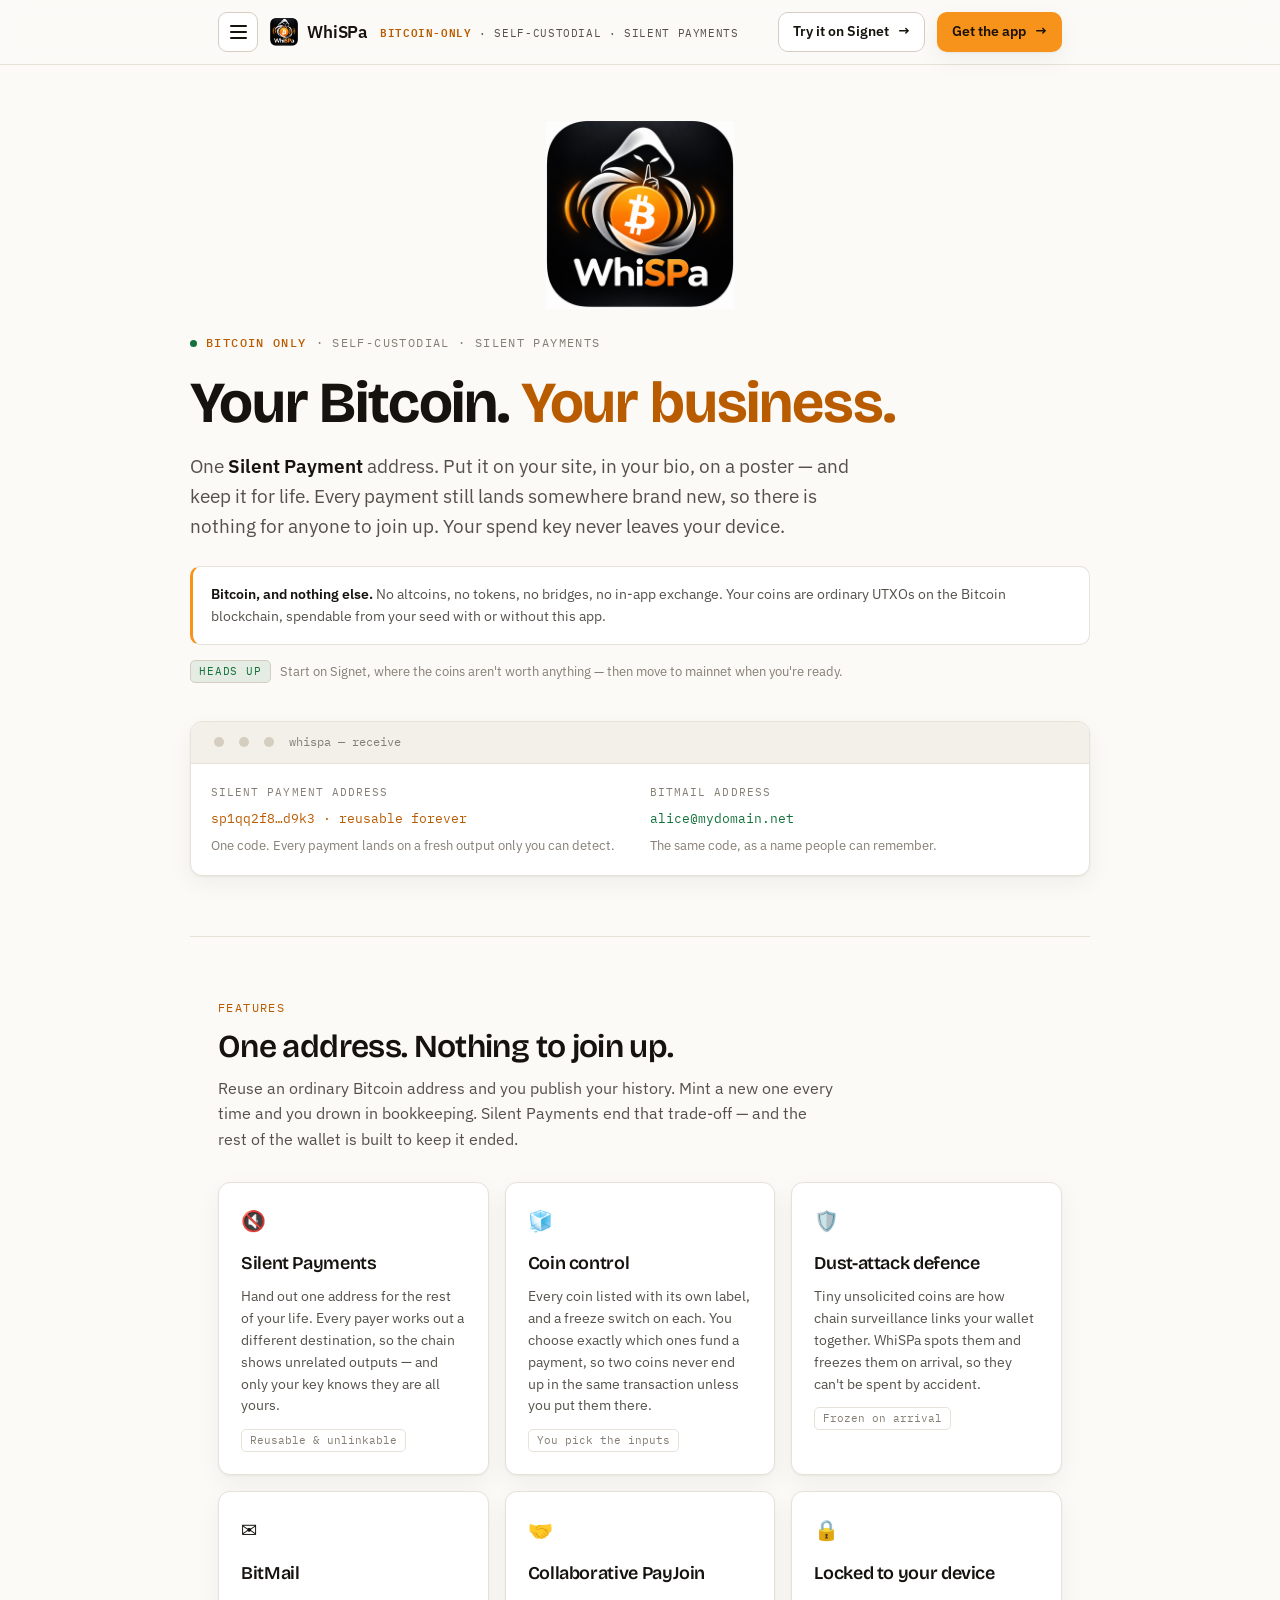
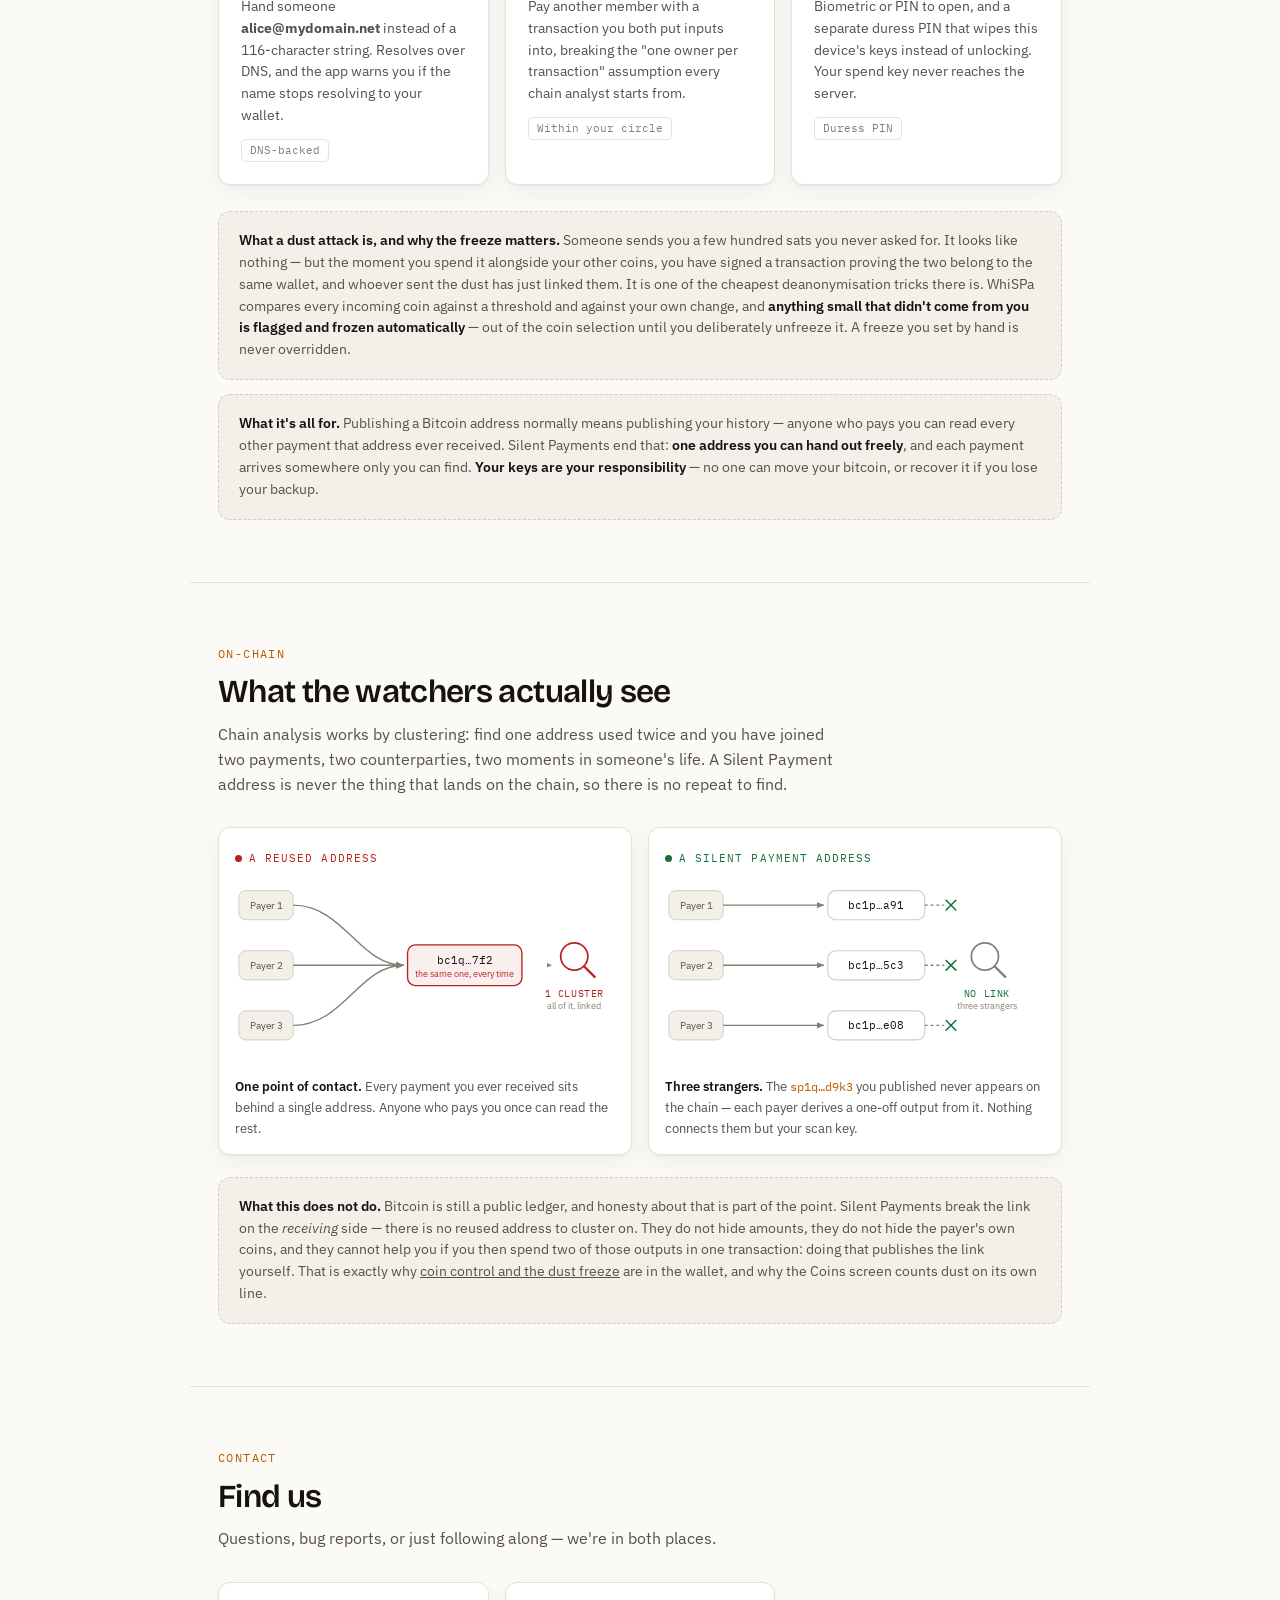
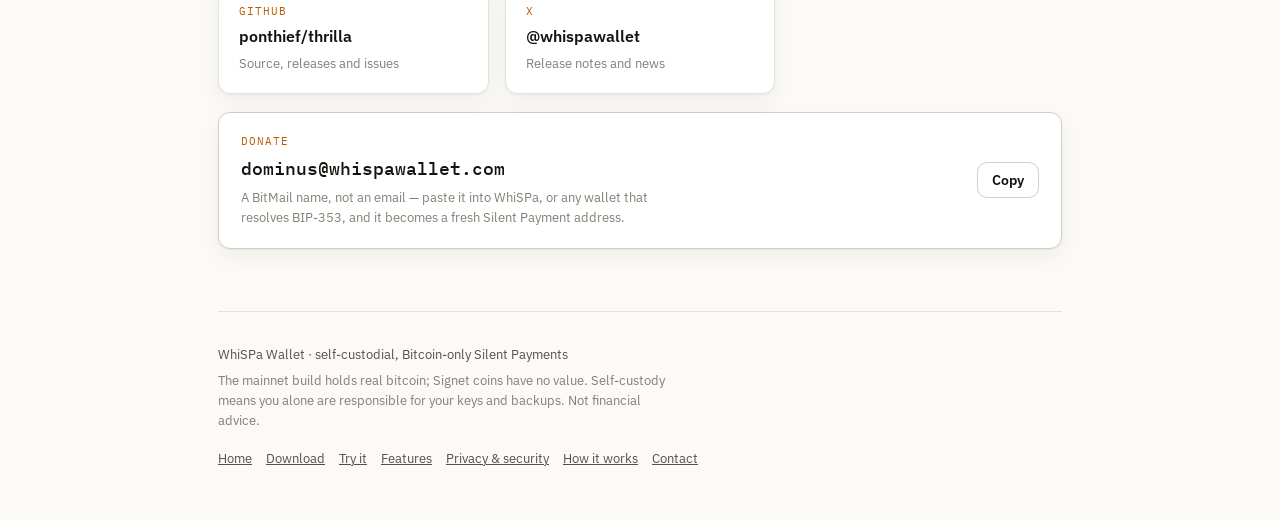
==== index.html @ 6f9116b5 "Site: a real Try-it page, an honest seed warning, and a bar that says what this is Five changes, mos" ====
<!DOCTYPE html>
<html lang="en">
<head>
<meta charset="UTF-8">
<meta name="viewport" content="width=device-width, initial-scale=1.0">
<title>WhiSPa Wallet — Bitcoin that doesn't announce itself</title>
<meta name="description" content="WhiSPa Wallet is a self-custodial, Bitcoin-only wallet built on Silent Payments: publish one address forever, and every payment still lands somewhere nobody can link to you.">
<link rel="icon" type="image/png" href="whispa-mark.png">
<link rel="apple-touch-icon" href="whispa-icon-180.png">
<meta property="og:title" content="WhiSPa Wallet — Bitcoin that doesn't announce itself">
<meta property="og:description" content="WhiSPa Wallet is a self-custodial, Bitcoin-only wallet built on Silent Payments: publish one address forever, and every payment still lands somewhere nobody can link to you.">
<meta property="og:image" content="whispa-og.png">
<meta property="og:type" content="website">
<link rel="preconnect" href="https://fonts.googleapis.com">
<link rel="preconnect" href="https://fonts.gstatic.com" crossorigin>
<link href="https://fonts.googleapis.com/css2?family=Bricolage+Grotesque:opsz,wdth,wght@12..96,75..100,400..800&family=IBM+Plex+Mono:wght@400;500&family=IBM+Plex+Sans:wght@400;500;600&display=swap" rel="stylesheet">
<!-- ?v= is a cache buster: styles.css is served with max-age=14400 and cached at
     the CDN edge, so BUMP THIS NUMBER whenever styles.css changes or the new
     styles will not reach visitors for up to four hours. -->
<link rel="stylesheet" href="styles.css?v=10">
</head>
<body>

<header class="topbar">
  <div class="bar">
    <details class="menu" id="menu">
      <summary aria-label="Menu" title="Menu"><span class="burger" aria-hidden="true"></span></summary>
      <div class="drawer-backdrop"></div>
      <nav class="drawer" aria-label="Site">
        <div class="drawer-head">
          <span>WhiSPa Wallet</span>
          <button type="button" class="drawer-close" aria-label="Close menu">✕</button>
        </div>
        <a href="index.html" aria-current="page">Home</a>
        <a href="download.html">Download</a>
        <a href="try.html">Try it</a>
        <a href="features.html">Features</a>
        <a href="privacy.html">Privacy &amp; security</a>
        <a href="how-it-works.html">How it works</a>
        <div class="menu-sep"></div>
        <a href="index.html#contact">Contact</a>
      </nav>
    </details>
    <a class="brand" href="index.html"><img src="whispa-mark.png" alt=""> WhiSPa</a>
    <!-- What this is, in the bar. The old "₿ Bitcoin only" badge said what the
         wallet excludes; a visitor who has never heard of Silent Payments needs
         to be told what it IS. Sheds right-to-left as the bar narrows. -->
    <span class="kind"><b>Bitcoin-only</b><span class="kind-mid"> · self-custodial</span><span class="kind-long"> · Silent Payments</span></span>
    <div class="spacer"></div>
    <a class="btn btn-ghost btn-sm btn-try" href="try.html"><span>Try it<span class="btn-try-long"> on Signet</span></span> <span class="arrow">→</span></a>
    <a class="btn btn-primary btn-sm" href="download.html">Get the app <span class="arrow">→</span></a>
  </div>
</header>

<header class="hero wrap">
  <img class="hero-mascot" src="whispa-hero.png"
       alt="WhiSPa Wallet — a hooded figure signalling for quiet, holding a Bitcoin coin">
  <div class="eyebrow"><span class="dot"></span> <b>Bitcoin only</b> · Self-custodial · Silent Payments</div>
  <h1>Your Bitcoin. <em>Your business.</em></h1>
  <p class="lead">One <strong>Silent Payment</strong> address. Put it on your site, in your bio, on a poster — and keep it for life. Every payment still lands somewhere brand new, so there is nothing for anyone to join up. Your spend key never leaves your device.</p>

  <div class="btc-note">
    <strong>Bitcoin, and nothing else.</strong> No altcoins, no tokens, no bridges, no in-app exchange. Your coins are ordinary UTXOs on the Bitcoin blockchain, spendable from your seed with or without this app.
  </div>

  <div class="note"><span class="badge">Heads up</span> Start on Signet, where the coins aren't worth anything — then move to mainnet when you're ready.</div>

  <div class="demo">
    <div class="demo-bar"><span class="d"></span><span class="d"></span><span class="d"></span><span>whispa — receive</span></div>
    <div class="demo-body">
      <div class="demo-cell">
        <div class="k">Silent Payment address</div>
        <div class="v addr">sp1qq2f8…d9k3 · reusable forever</div>
        <div class="meta">One code. Every payment lands on a fresh output only you can detect.</div>
      </div>
      <div class="demo-cell">
        <div class="k">BitMail address</div>
        <div class="v mail">alice@mydomain.net</div>
        <div class="meta">The same code, as a name people can remember.</div>
      </div>
    </div>
  </div>
</header>

<section class="wrap" id="features">
  <div class="sec-head">
    <div class="sec-tag">Features</div>
    <div class="sec-title">One address. Nothing to join up.</div>
    <p class="sec-sub">Reuse an ordinary Bitcoin address and you publish your history. Mint a new one every time and you drown in bookkeeping. Silent Payments end that trade-off — and the rest of the wallet is built to keep it ended.</p>
  </div>
  <div class="grid">
    <div class="card">
      <span class="icon">🔇</span>
      <h3>Silent Payments</h3>
      <p>Hand out one address for the rest of your life. Every payer works out a different destination, so the chain shows unrelated outputs — and only your key knows they are all yours.</p>
      <span class="tag">Reusable &amp; unlinkable</span>
    </div>
    <div class="card">
      <span class="icon">🧊</span>
      <h3>Coin control</h3>
      <p>Every coin listed with its own label, and a freeze switch on each. You choose exactly which ones fund a payment, so two coins never end up in the same transaction unless you put them there.</p>
      <span class="tag">You pick the inputs</span>
    </div>
    <div class="card">
      <span class="icon">🛡️</span>
      <h3>Dust-attack defence</h3>
      <p>Tiny unsolicited coins are how chain surveillance links your wallet together. WhiSPa spots them and freezes them on arrival, so they can't be spent by accident.</p>
      <span class="tag">Frozen on arrival</span>
    </div>
    <div class="card">
      <span class="icon">✉️</span>
      <h3>BitMail</h3>
      <p>Hand someone <strong>alice@mydomain.net</strong> instead of a 116-character string. Resolves over DNS, and the app warns you if the name stops resolving to your wallet.</p>
      <span class="tag">DNS-backed</span>
    </div>
    <div class="card">
      <span class="icon">🤝</span>
      <h3>Collaborative PayJoin</h3>
      <p>Pay another member with a transaction you both put inputs into, breaking the "one owner per transaction" assumption every chain analyst starts from.</p>
      <span class="tag">Within your circle</span>
    </div>
    <div class="card">
      <span class="icon">🔒</span>
      <h3>Locked to your device</h3>
      <p>Biometric or PIN to open, and a separate duress PIN that wipes this device's keys instead of unlocking. Your spend key never reaches the server.</p>
      <span class="tag">Duress PIN</span>
    </div>
  </div>

  <div class="panel-note" style="margin-top:26px">
    <p><strong>What a dust attack is, and why the freeze matters.</strong> Someone sends you a few hundred sats you never asked for. It looks like nothing — but the moment you spend it alongside your other coins, you have signed a transaction proving the two belong to the same wallet, and whoever sent the dust has just linked them. It is one of the cheapest deanonymisation tricks there is. WhiSPa compares every incoming coin against a threshold and against your own change, and <strong>anything small that didn't come from you is flagged and frozen automatically</strong> — out of the coin selection until you deliberately unfreeze it. A freeze you set by hand is never overridden.</p>
  </div>

  <div class="panel-note" style="margin-top:14px">
    <p><strong>What it's all for.</strong> Publishing a Bitcoin address normally means publishing your history — anyone who pays you can read every other payment that address ever received. Silent Payments end that: <strong>one address you can hand out freely</strong>, and each payment arrives somewhere only you can find. <strong>Your keys are your responsibility</strong> — no one can move your bitcoin, or recover it if you lose your backup.</p>
  </div>
</section>

<section class="wrap" id="onchain">
  <div class="sec-head">
    <div class="sec-tag">On-chain</div>
    <div class="sec-title">What the watchers actually see</div>
    <p class="sec-sub">Chain analysis works by clustering: find one address used twice and you have joined two payments, two counterparties, two moments in someone's life. A Silent Payment address is never the thing that lands on the chain, so there is no repeat to find.</p>
  </div>

  <!-- Hand-drawn inline SVG rather than an image file: it scales to any width,
       needs no extra request, and inherits the palette below via var(), so it
       cannot drift out of step with the rest of the site. Marker ids are
       suffixed per figure — two <svg> in one document must not share them. -->
  <div class="chainfig-pair">
    <figure class="chainfig">
      <div class="cf-head cf-head-bad">A reused address</div>
      <svg viewBox="0 0 392 190" role="img"
           aria-label="Three payers all send to the same reused Bitcoin address. The three payments converge on one point, and a magnifying glass labelled 1 cluster reaches it along an unbroken line: chain analysis has the shared address it needs to link everything.">
        <defs>
          <marker id="cf-arrow-bad" viewBox="0 0 10 10" refX="9" refY="5"
                  markerWidth="6" markerHeight="6" orient="auto-start-reverse">
            <path d="M0 1 L9 5 L0 9 z" fill="var(--faint)"/>
          </marker>
        </defs>
        <g class="cf-payer">
          <rect x="4"  y="12"  width="56" height="30" rx="7"/>
          <rect x="4"  y="74"  width="56" height="30" rx="7"/>
          <rect x="4"  y="136" width="56" height="30" rx="7"/>
        </g>
        <g class="cf-label" text-anchor="middle">
          <text x="32" y="31">Payer 1</text>
          <text x="32" y="93">Payer 2</text>
          <text x="32" y="155">Payer 3</text>
        </g>
        <g class="cf-wire" marker-end="url(#cf-arrow-bad)">
          <path d="M60 27 C 112 27, 128 89, 174 89"/>
          <path d="M60 89 L 174 89"/>
          <path d="M60 151 C 112 151, 128 89, 174 89"/>
        </g>
        <rect class="cf-box-bad" x="178" y="68" width="118" height="42" rx="8"/>
        <text class="cf-addr" x="237" y="88" text-anchor="middle">bc1q…7f2</text>
        <text class="cf-sub cf-sub-bad" x="237" y="101" text-anchor="middle">the same one, every time</text>

        <!-- The observer. One unbroken line: the reused address is the handle
             clustering needs, and it reaches. -->
        <path class="cf-see cf-see-bad" d="M296 89 L 327 89" marker-end="url(#cf-arrow-bad)"/>
        <g class="cf-lens cf-lens-bad">
          <circle cx="350" cy="80" r="14"/>
          <path d="M360 90 L 371 101"/>
        </g>
        <text class="cf-verdict cf-verdict-bad" x="350" y="122" text-anchor="middle">1 cluster</text>
        <text class="cf-sub" x="350" y="134" text-anchor="middle">all of it, linked</text>
      </svg>
      <figcaption><strong>One point of contact.</strong> Every payment you ever received sits behind a single address. Anyone who pays you once can read the rest.</figcaption>
    </figure>

    <figure class="chainfig">
      <div class="cf-head cf-head-good">A Silent Payment address</div>
      <svg viewBox="0 0 392 190" role="img"
           aria-label="Three payers each derive a different one-off output from the same published Silent Payment address. Three dashed lines run toward a magnifying glass but each is struck through, and it is labelled no link: chain analysis has no shared address to cluster on.">
        <defs>
          <marker id="cf-arrow-good" viewBox="0 0 10 10" refX="9" refY="5"
                  markerWidth="6" markerHeight="6" orient="auto-start-reverse">
            <path d="M0 1 L9 5 L0 9 z" fill="var(--faint)"/>
          </marker>
        </defs>
        <g class="cf-payer">
          <rect x="4"  y="12"  width="56" height="30" rx="7"/>
          <rect x="4"  y="74"  width="56" height="30" rx="7"/>
          <rect x="4"  y="136" width="56" height="30" rx="7"/>
        </g>
        <g class="cf-label" text-anchor="middle">
          <text x="32" y="31">Payer 1</text>
          <text x="32" y="93">Payer 2</text>
          <text x="32" y="155">Payer 3</text>
        </g>
        <g class="cf-wire" marker-end="url(#cf-arrow-good)">
          <path d="M60 27 L 164 27"/>
          <path d="M60 89 L 164 89"/>
          <path d="M60 151 L 164 151"/>
        </g>
        <g class="cf-box-good">
          <rect x="168" y="12"  width="100" height="30" rx="8"/>
          <rect x="168" y="74"  width="100" height="30" rx="8"/>
          <rect x="168" y="136" width="100" height="30" rx="8"/>
        </g>
        <g class="cf-addr" text-anchor="middle">
          <text x="218" y="31">bc1p…a91</text>
          <text x="218" y="93">bc1p…5c3</text>
          <text x="218" y="155">bc1p…e08</text>
        </g>

        <!-- The same observer, given three outputs with nothing in common. The
             lines toward it are dashed and stop short, each struck through:
             there is no shared address to cluster on, so the trail ends. -->
        <g class="cf-see cf-see-good">
          <path d="M268 27  L 288 27"/>
          <path d="M268 89  L 288 89"/>
          <path d="M268 151 L 288 151"/>
        </g>
        <g class="cf-cut">
          <path d="M290 22 L 300 32 M300 22 L 290 32"/>
          <path d="M290 84 L 300 94 M300 84 L 290 94"/>
          <path d="M290 146 L 300 156 M300 146 L 290 156"/>
        </g>
        <g class="cf-lens cf-lens-good">
          <circle cx="330" cy="80" r="14"/>
          <path d="M340 90 L 351 101"/>
        </g>
        <text class="cf-verdict cf-verdict-good" x="332" y="122" text-anchor="middle">no link</text>
        <text class="cf-sub" x="332" y="134" text-anchor="middle">three strangers</text>
      </svg>
      <figcaption><strong>Three strangers.</strong> The <span class="cf-sp">sp1q…d9k3</span> you published never appears on the chain — each payer derives a one-off output from it. Nothing connects them but your scan key.</figcaption>
    </figure>
  </div>

  <div class="panel-note" style="margin-top:22px">
    <p><strong>What this does not do.</strong> Bitcoin is still a public ledger, and honesty about that is part of the point. Silent Payments break the link on the <em>receiving</em> side — there is no reused address to cluster on. They do not hide amounts, they do not hide the payer's own coins, and they cannot help you if you then spend two of those outputs in one transaction: doing that publishes the link yourself. That is exactly why <a href="#features">coin control and the dust freeze</a> are in the wallet, and why the Coins screen counts dust on its own line.</p>
  </div>
</section>

<section class="wrap" id="contact">
  <div class="sec-head">
    <div class="sec-tag">Contact</div>
    <div class="sec-title">Find us</div>
    <p class="sec-sub">Questions, bug reports, or just following along — we're in both places.</p>
  </div>
  <div class="contacts">
    <a class="contact-card" href="https://github.com/ponthief/thrilla" target="_blank" rel="noopener noreferrer">
      <span class="ct-k">GitHub</span>
      <span class="ct-v">ponthief/thrilla</span>
      <span class="ct-m">Source, releases and issues</span>
    </a>
    <a class="contact-card" href="https://x.com/whispawallet" target="_blank" rel="noopener noreferrer">
      <span class="ct-k">X</span>
      <span class="ct-v">@whispawallet</span>
      <span class="ct-m">Release notes and news</span>
    </a>
  </div>

  <div class="donate">
    <div class="dn-text">
      <span class="ct-k">Donate</span>
      <div class="dn-addr" id="donate-addr">dominus@whispawallet.com</div>
      <span class="ct-m">A BitMail name, not an email — paste it into WhiSPa, or any wallet that resolves BIP&#8209;353, and it becomes a fresh Silent Payment address.</span>
    </div>
  </div>
</section>

<div class="wrap">
  <footer>
    <div>
      <div style="color:var(--dim)">WhiSPa Wallet · self-custodial, Bitcoin-only Silent Payments</div>
      <div class="disclaim">The mainnet build holds real bitcoin; Signet coins have no value. Self-custody means you alone are responsible for your keys and backups. Not financial advice.</div>
    </div>
    <nav>
      <a href="index.html">Home</a>
      <a href="download.html">Download</a>
      <a href="try.html">Try it</a>
      <a href="features.html">Features</a>
      <a href="privacy.html">Privacy &amp; security</a>
      <a href="how-it-works.html">How it works</a>
      <a href="index.html#contact">Contact</a>
    </nav>
  </footer>
</div>

<script>
  // <details> opens the menu by itself; this only closes it again on an outside
  // click or Escape, which a bare <details> won't do.
  (function () {
    var menu = document.getElementById('menu');
    if (!menu) return;
    function close() { menu.open = false; }
    document.addEventListener('click', function (e) {
      if (menu.open && !menu.contains(e.target)) close();
    });
    var backdrop = menu.querySelector('.drawer-backdrop');
    if (backdrop) backdrop.addEventListener('click', close);
    var closeBtn = menu.querySelector('.drawer-close');
    if (closeBtn) closeBtn.addEventListener('click', close);
    document.addEventListener('keydown', function (e) {
      if (e.key === 'Escape' && menu.open) { menu.open = false; menu.querySelector('summary').focus(); }
    });
    menu.querySelectorAll('a').forEach(function (a) {
      a.addEventListener('click', function () { menu.open = false; });
    });
  })();
  // Copy-to-clipboard for the donation address. Registered from script so that
  // with JavaScript off the button simply is not there, rather than sitting
  // inert next to text the reader can select anyway.
  (function () {
    document.querySelectorAll('.donate').forEach(function (panel) {
      var target = panel.querySelector('.dn-addr');
      if (!target) return;
      var btn = document.createElement('button');
      btn.type = 'button';
      btn.className = 'btn btn-ghost btn-sm dn-copy';
      btn.textContent = 'Copy';
      panel.appendChild(btn);
      btn.addEventListener('click', function () {
        var text = target.textContent.trim();
        var done = function () {
          btn.textContent = 'Copied';
          setTimeout(function () { btn.textContent = 'Copy'; }, 1600);
        };
        if (navigator.clipboard && window.isSecureContext) {
          navigator.clipboard.writeText(text).then(done, select);
        } else {
          select();
        }
        function select() {
          var r = document.createRange();
          r.selectNodeContents(target);
          var sel = window.getSelection();
          sel.removeAllRanges(); sel.addRange(r);
          btn.textContent = 'Press \u2318/Ctrl+C';
          setTimeout(function () { btn.textContent = 'Copy'; }, 2200);
        }
      });
    });
  })();
</script>

</body>
</html>
---- styles.css ----
/* Thrilla site styles — shared by index / download / privacy / how-it-works.
   One light palette, stated explicitly: the page keeps its paper ground on
   every device rather than following the OS into a dark theme. */

:root {
  color-scheme: light;

  --bg: #fbfaf7;           /* paper */
  --bg-2: #f3f0ea;
  --panel: #ffffff;
  --border: #e7e2d8;
  --border-bright: #d5cec0;
  --ink: #16130f;
  --dim: #55504a;
  --faint: #857e74;
  --orange: #b95c00;       /* text-safe on paper */
  --orange-solid: #f7931a; /* bitcoin, for fills and marks */
  --orange-dim: rgba(247,147,26,.12);
  --green: #14713a;
  --green-dim: rgba(20,113,58,.10);
  --red: #b3261e;
  --on-solid: #1a1206;
  --shadow: 0 1px 2px rgba(22,19,15,.05), 0 8px 24px rgba(22,19,15,.05);
  --radius: 12px;
  --mono: 'IBM Plex Mono', ui-monospace, SFMono-Regular, Menlo, monospace;
  --sans: 'IBM Plex Sans', system-ui, -apple-system, 'Segoe UI', sans-serif;
  --display: 'Bricolage Grotesque', 'IBM Plex Sans', system-ui, sans-serif;
}

* { margin: 0; padding: 0; box-sizing: border-box; }
html { scroll-behavior: smooth; scroll-padding-top: 86px; }

body {
  background: var(--bg);
  color: var(--ink);
  font-family: var(--sans);
  font-size: 15.5px;
  line-height: 1.62;
  -webkit-font-smoothing: antialiased;
}

a { color: inherit; }
:focus-visible { outline: 2px solid var(--orange); outline-offset: 3px; border-radius: 4px; }
@media (prefers-reduced-motion: reduce) {
  html { scroll-behavior: auto; }
  * { animation: none !important; transition: none !important; }
}

/* Longhands, not shorthands: every section on the site is <section class="wrap">,
   and `.wrap { padding: 0 28px }` beats `section { padding: 62px 0 }` on
   specificity — so the shorthand silently zeroed every section's vertical
   padding and headings sat right on top of the paragraph above them. Splitting
   the axes means the two rules compose instead of fighting. */
.wrap { max-width: 900px; margin: 0 auto; padding-left: 28px; padding-right: 28px; }
section { padding-top: 62px; padding-bottom: 62px; border-bottom: 1px solid var(--border); }
section:last-of-type { border-bottom: 0; }

/* ── top bar + dropdown menu ─────────────────────────────────────────────── */
.topbar {
  position: sticky; top: 0; z-index: 50;
  background: color-mix(in srgb, var(--bg) 88%, transparent);
  backdrop-filter: blur(8px);
  border-bottom: 1px solid var(--border);
}
.bar { max-width: 900px; margin: 0 auto; padding: 12px 28px; display: flex; align-items: center; gap: 12px; }
.brand { display: flex; align-items: center; gap: 9px; font-weight: 600; font-size: 16.5px; text-decoration: none; letter-spacing: -.01em; }
.brand img { width: 28px; height: 28px; object-fit: contain; }
/* What kind of wallet this is, stated in the bar. Replaced the "₿ Bitcoin
   only" badge, which said what the wallet excludes — useful, but it left
   someone who has never heard of Silent Payments none the wiser about what
   they were looking at. Plain text rather than a pill: three claims in a badge
   read as decoration, and this is meant to be read. */
.kind {
  font-family: var(--mono); font-size: 10.5px; letter-spacing: .06em;
  text-transform: uppercase; color: var(--dim);
  white-space: nowrap; flex-shrink: 0;
}
.kind b { color: var(--orange); font-weight: 600; }
/* The bar is a fixed set of items in a fixed width, so nothing in it may
   shrink or wrap — it sheds labels at the breakpoints below instead. */
.bar .brand, .bar .btn { flex-shrink: 0; white-space: nowrap; }
.bar .spacer { flex: 1; }

/* <details> gives a click-to-open menu with no JavaScript; the script only
   closes it on outside-click and Escape. The panel is a left drawer, so the
   menu reads as "on the left" even though the button lives in the top bar. */
.menu summary {
  list-style: none; cursor: pointer;
  width: 40px; height: 40px; display: grid; place-items: center;
  border: 1px solid var(--border-bright); border-radius: 9px; background: var(--panel);
}
.menu summary::-webkit-details-marker { display: none; }
.menu summary:hover { border-color: var(--dim); }
.burger, .burger::before, .burger::after {
  display: block; width: 17px; height: 2px; border-radius: 2px; background: var(--ink);
}
.burger { position: relative; }
.burger::before, .burger::after { content: ""; position: absolute; left: 0; }
.burger::before { top: -6px; }
.burger::after { top: 6px; }

.drawer-backdrop { position: fixed; inset: 0; z-index: 60; background: rgba(22,19,15,.35); }
.drawer {
  position: fixed; left: 0; top: 0; z-index: 61;
  width: min(276px, 84vw); height: 100vh; overflow-y: auto;
  display: flex; flex-direction: column; gap: 2px;
  padding: 18px 14px;
  background: var(--panel); border-right: 1px solid var(--border-bright);
  box-shadow: 0 0 40px rgba(22,19,15,.16);
  animation: drawer-in .18s ease-out;
}
@keyframes drawer-in { from { transform: translateX(-100%); } to { transform: none; } }
.drawer-head {
  display: flex; align-items: center; justify-content: space-between;
  font-family: var(--mono); font-size: 10.5px; letter-spacing: .12em; text-transform: uppercase;
  color: var(--faint); padding: 2px 6px 10px 12px;
}
.drawer-close {
  border: 0; background: transparent; cursor: pointer;
  color: var(--faint); font-size: 15px; line-height: 1;
  padding: 6px 8px; border-radius: 7px;
}
.drawer-close:hover { background: var(--bg-2); color: var(--ink); }
.drawer a {
  text-decoration: none; font-size: 14.5px; color: var(--dim);
  padding: 10px 12px; border-radius: 8px;
  display: flex; align-items: center; justify-content: space-between; gap: 12px;
}
.drawer a:hover { background: var(--bg-2); color: var(--ink); }
.drawer a[aria-current="page"] { color: var(--ink); font-weight: 600; background: var(--orange-dim); }
.drawer a .ext { font-size: 11px; color: var(--faint); }
.menu-sep { height: 1px; background: var(--border); margin: 8px 6px; }
.drawer-group {
  font-family: var(--mono); font-size: 10.5px; letter-spacing: .12em; text-transform: uppercase;
  color: var(--faint); padding: 6px 12px 4px;
}

/* ── type ────────────────────────────────────────────────────────────────── */
h1, h2, h3, .sec-title { font-family: var(--display); letter-spacing: -.02em; text-wrap: balance; }
h1 { font-size: clamp(36px, 5.2vw, 58px); line-height: 1.05; font-weight: 700; margin-bottom: 18px; }
h1 em { font-style: normal; color: var(--orange); }
.lead { font-size: clamp(16px, 1.6vw, 18.5px); color: var(--dim); max-width: 62ch; }
.lead strong { color: var(--ink); font-weight: 600; }

.eyebrow {
  display: inline-flex; align-items: center; gap: 9px; flex-wrap: wrap;
  font-family: var(--mono); font-size: 11.5px; letter-spacing: .12em; text-transform: uppercase;
  color: var(--faint); margin-bottom: 20px;
}
.eyebrow .dot { width: 7px; height: 7px; border-radius: 50%; background: var(--green); }
.eyebrow b { color: var(--orange); font-weight: 500; }

.page-head { padding: 46px 0 8px; }
.page-head h1 { font-size: clamp(30px, 4vw, 44px); margin-bottom: 12px; }
.page-head .lead { max-width: 66ch; }

.sec-head { margin-bottom: 30px; }
.sec-tag { font-family: var(--mono); font-size: 11.5px; letter-spacing: .12em; text-transform: uppercase; color: var(--orange); margin-bottom: 11px; }
.sec-title { font-size: clamp(24px, 3.2vw, 32px); line-height: 1.15; font-weight: 600; }
.sec-sub { color: var(--dim); margin-top: 11px; max-width: 62ch; }

/* ── hero ────────────────────────────────────────────────────────────────── */
header.hero { padding: 56px 0 60px; border-bottom: 1px solid var(--border); }
/* Larger than the old mascot: this mark carries the WhiSPa wordmark, and below
   about 130px the lettering stops being readable. */
.hero-mascot { display: block; width: clamp(132px, 15vw, 188px); height: auto; margin: 0 auto 20px; animation: bob 6s ease-in-out infinite; }
/* The previous version rocked between -2deg and 2deg, which suited a
   celebrating coin. A figure asking for quiet should not wobble: just a slow
   rise and fall, and none at all for anyone who has asked for less motion. */
@keyframes bob { 0%,100%{ transform: translateY(0) } 50%{ transform: translateY(-7px) } }
@media (prefers-reduced-motion: reduce) { .hero-mascot { animation: none; } }

.actions { display: flex; flex-wrap: wrap; gap: 11px; margin-top: 28px; }
.btn {
  font-family: var(--sans); font-size: 14.5px; font-weight: 600;
  padding: 12px 20px; border-radius: 10px; text-decoration: none;
  display: inline-flex; align-items: center; gap: 9px; border: 1px solid transparent;
  transition: transform .15s, border-color .15s;
}
.btn-sm { padding: 8px 14px; font-size: 13.5px; }
.btn-primary { background: var(--orange-solid); color: var(--on-solid); box-shadow: var(--shadow); }
.btn-primary:hover { transform: translateY(-1px); }
.btn-ghost { border-color: var(--border-bright); color: var(--ink); background: var(--panel); }
.btn-ghost:hover { border-color: var(--dim); }
.btn .arrow { transition: transform .15s; }
.btn:hover .arrow { transform: translateX(3px); }

.btc-note {
  margin-top: 24px; padding: 16px 18px;
  border: 1px solid var(--border); border-left: 3px solid var(--orange-solid);
  border-radius: 10px; background: var(--panel); font-size: 14px; color: var(--dim);
}
.btc-note strong { color: var(--ink); font-weight: 600; }

.note { margin-top: 15px; font-size: 13px; color: var(--faint); display: flex; align-items: center; gap: 9px; flex-wrap: wrap; }
.badge {
  font-family: var(--mono); font-size: 10.5px; letter-spacing: .08em; text-transform: uppercase;
  color: var(--green); border: 1px solid var(--border-bright); background: var(--green-dim);
  padding: 2px 8px; border-radius: 5px;
}

/* address demo */
.demo { margin-top: 38px; border: 1px solid var(--border); border-radius: var(--radius); background: var(--panel); overflow: hidden; box-shadow: var(--shadow); }
.demo-bar { display: flex; align-items: center; gap: 7px; padding: 11px 15px; border-bottom: 1px solid var(--border); background: var(--bg-2); }
.demo-bar .d { width: 10px; height: 10px; border-radius: 50%; background: var(--border-bright); }
.demo-bar span { margin-left: 8px; font-family: var(--mono); font-size: 11.5px; color: var(--faint); }
.demo-body { padding: 20px; display: grid; grid-template-columns: 1fr 1fr; gap: 20px; }
@media (max-width: 620px){ .demo-body { grid-template-columns: 1fr; } }
.demo-cell .k { font-family: var(--mono); font-size: 10.5px; letter-spacing: .1em; text-transform: uppercase; color: var(--faint); margin-bottom: 7px; }
.demo-cell .v { font-family: var(--mono); font-size: 13px; word-break: break-all; }
.demo-cell .v.addr { color: var(--orange); }
.demo-cell .v.mail { color: var(--green); }
.demo-cell .meta { font-size: 12.5px; color: var(--faint); margin-top: 6px; }

/* ── download cards ──────────────────────────────────────────────────────── */
.dl-grid { display: grid; grid-template-columns: repeat(3, 1fr); gap: 16px; }
/* try.html offers two ways in, not three. Without this the pair keeps the
   three-column track and sits squeezed against the left with a column of dead
   space beside it. */
.dl-grid.two { grid-template-columns: repeat(2, 1fr); }
@media (max-width: 900px){ .dl-grid, .dl-grid.two { grid-template-columns: 1fr; } }
.dl-card {
  border: 1px solid var(--border); border-radius: var(--radius);
  background: var(--panel); padding: 22px; box-shadow: var(--shadow);
  /* Rows, not flex: label, title, blurb, button and meta line up across all
     three cards even when the blurbs are different lengths. */
  display: grid; grid-template-rows: auto auto 1fr auto auto; gap: 11px;
}
.dl-card.main { border-color: var(--orange-solid); }
.dl-net { font-family: var(--mono); font-size: 10.5px; letter-spacing: .1em; text-transform: uppercase; color: var(--faint); }
.dl-card.main .dl-net { color: var(--orange); }
.dl-card.test .dl-net { color: var(--green); }
.dl-card h3 { font-size: 20px; font-weight: 600; }
.dl-card p { font-size: 13.5px; color: var(--dim); }
.dl-card .btn { justify-content: center; }
.dl-meta { font-family: var(--mono); font-size: 11px; color: var(--faint); }
/* "signet.whispawallet.com" is one unbreakable token ~175px wide, which sets
   the card's min-content and pushed the whole grid past a 320px screen. Below
   430px the button names the destination in words instead. */
.dl-host { display: inline; }
.dl-host-short { display: none; }
@media (max-width: 430px) {
  .dl-host { display: none; }
  .dl-host-short { display: inline; }
}

.panel-note {
  margin-top: 18px; padding: 18px 20px; font-size: 13.5px; color: var(--dim);
  border: 1px dashed var(--border-bright); border-radius: var(--radius); background: var(--bg-2);
}
.panel-note strong { color: var(--ink); font-weight: 600; }
.panel-note p + p { margin-top: 12px; }

/* ── feature cards ───────────────────────────────────────────────────────── */
.grid { display: grid; grid-template-columns: repeat(3, 1fr); gap: 16px; }
/* Six cards, so step 3 → 2 → 1 rather than dropping straight to one column
   and making a tablet scroll through all six. */
@media (max-width: 860px){ .grid { grid-template-columns: repeat(2, 1fr); } }
@media (max-width: 560px){ .grid { grid-template-columns: 1fr; } }
.card { border: 1px solid var(--border); border-radius: var(--radius); background: var(--panel); padding: 22px; box-shadow: var(--shadow); }
.card .icon { font-size: 20px; display: block; margin-bottom: 12px; }
.card h3 { font-size: 18px; font-weight: 600; margin-bottom: 8px; }
.card p { font-size: 13.5px; color: var(--dim); }
.card .tag { display: inline-block; margin-top: 12px; font-family: var(--mono); font-size: 10.5px; color: var(--faint); border: 1px solid var(--border); border-radius: 5px; padding: 2px 8px; }
.also { margin-top: 18px; font-size: 13.5px; color: var(--faint); }
.also a { color: var(--orange); font-weight: 600; text-decoration: none; }
.also a:hover { text-decoration: underline; }

/* ── contact cards ───────────────────────────────────────────────────────── */
.contacts { display: grid; grid-template-columns: repeat(3, 1fr); gap: 16px; }
@media (max-width: 860px){ .contacts { grid-template-columns: 1fr; } }
.contact-card {
  display: flex; flex-direction: column; gap: 4px; text-decoration: none;
  border: 1px solid var(--border); border-radius: var(--radius);
  background: var(--panel); padding: 20px; box-shadow: var(--shadow);
  transition: border-color .15s, transform .15s;
}
.contact-card:hover { border-color: var(--border-bright); transform: translateY(-1px); }
.contact-card .ct-k { font-family: var(--mono); font-size: 10.5px; letter-spacing: .1em; text-transform: uppercase; color: var(--orange); }
.contact-card .ct-v { font-size: 15.5px; font-weight: 600; color: var(--ink); }
.contact-card .ct-m { font-size: 12.5px; color: var(--faint); }

/* ── steps ───────────────────────────────────────────────────────────────── */
.steps { display: grid; grid-template-columns: repeat(3, 1fr); gap: 16px; }
@media (max-width: 860px){ .steps { grid-template-columns: 1fr; } }
.stp { display: flex; gap: 13px; border: 1px solid var(--border); border-radius: var(--radius); background: var(--panel); padding: 20px; box-shadow: var(--shadow); }
.stp .n { flex-shrink: 0; width: 27px; height: 27px; border-radius: 50%; display: grid; place-items: center; font-family: var(--mono); font-size: 13px; color: var(--green); background: var(--green-dim); border: 1px solid var(--border-bright); }
.stp h4 { font-size: 14.5px; font-weight: 600; margin-bottom: 5px; }
.stp p { font-size: 13px; color: var(--dim); }
.stp a, .mailref a { color: var(--green); }

/* ── in-use clips ────────────────────────────────────────────────────────── */
/* Two portrait phone recordings side by side, capped so a 572x1280 clip does
   not tower over the page. width/height on the <video> gives the browser the
   aspect ratio up front, so the poster does not cause a reflow when it loads. */
.clips { display: grid; grid-template-columns: repeat(2, 1fr); gap: 26px; }
@media (max-width: 700px) { .clips { grid-template-columns: 1fr; } }
.clip { display: flex; flex-direction: column; gap: 12px; max-width: 260px; margin: 0 auto; }
.clip video {
  width: 100%; height: auto; display: block;
  background: #000;                 /* letterbox matches the recording, not the page */
  border: 1px solid var(--border); border-radius: 12px;
  box-shadow: var(--shadow);
}
.clip figcaption { font-size: 12.5px; color: var(--dim); line-height: 1.6; }
.clip figcaption strong { color: var(--ink); font-weight: 600; }

/* ── screenshots ─────────────────────────────────────────────────────────── */
/* Two by two: there are four stills, and a three-wide row would leave the
   fourth stranded on its own line (the same orphan the feature cards had). */
.shots { display: grid; grid-template-columns: repeat(2, 1fr); gap: 26px 18px; }
@media (max-width: 700px){ .shots { grid-template-columns: 1fr; } }
.shot { display: flex; flex-direction: column; gap: 11px; max-width: 300px; margin: 0 auto; }
.shot img { width: 100%; height: auto; display: block; border: 1px solid var(--border); border-radius: 12px; box-shadow: var(--shadow); }
.shot figcaption { font-size: 12.5px; color: var(--faint); }

/* ── privacy ─────────────────────────────────────────────────────────────── */
.compare { display: grid; grid-template-columns: 1fr 1fr; gap: 16px; margin-bottom: 30px; }
@media (max-width: 700px){ .compare { grid-template-columns: 1fr; } }
.compare .col { border: 1px solid var(--border); border-radius: var(--radius); padding: 20px; background: var(--panel); }
.compare .col.bad { border-color: color-mix(in srgb, var(--red) 35%, var(--border)); }
.compare .col.good { border-color: color-mix(in srgb, var(--green) 35%, var(--border)); }
.compare .label { font-family: var(--mono); font-size: 11.5px; letter-spacing: .08em; text-transform: uppercase; margin-bottom: 14px; }
.compare .bad .label { color: var(--red); }
.compare .good .label { color: var(--green); }
.compare ul { list-style: none; display: flex; flex-direction: column; gap: 11px; }
.compare li { font-size: 13.5px; color: var(--dim); padding-left: 24px; position: relative; }
.compare li::before { position: absolute; left: 0; }
.compare .bad li::before { content: "✕"; color: var(--red); }
.compare .good li::before { content: "✓"; color: var(--green); }
.compare li strong { color: var(--ink); font-weight: 600; }

.pp-grid { display: grid; grid-template-columns: repeat(3, 1fr); gap: 16px; }
@media (max-width: 860px){ .pp-grid { grid-template-columns: 1fr; } }
.pp { border-left: 2px solid var(--orange-solid); padding: 2px 0 2px 16px; }
.pp h4 { font-size: 14.5px; font-weight: 600; margin-bottom: 5px; }
.pp p { font-size: 13.5px; color: var(--dim); }

.caveats { margin-top: 30px; border: 1px dashed var(--border-bright); border-radius: var(--radius); padding: 22px 24px; background: var(--bg-2); }
.caveats .ch { display: flex; align-items: center; gap: 10px; margin-bottom: 14px; }
.caveats .ch .t { font-weight: 600; }
.caveats .ch .badge { color: var(--faint); background: transparent; }
.caveats ul { list-style: none; display: grid; grid-template-columns: 1fr 1fr; gap: 12px 26px; }
@media (max-width: 700px){ .caveats ul { grid-template-columns: 1fr; } }
.caveats li { font-size: 13px; color: var(--dim); padding-left: 20px; position: relative; }
.caveats li::before { content: "—"; position: absolute; left: 0; color: var(--faint); }
.caveats li strong { color: var(--ink); font-weight: 600; }

/* ── stack / vault / pills ───────────────────────────────────────────────── */
.stack { display: flex; flex-direction: column; border-left: 2px solid var(--border); margin-left: 7px; }
.step { padding: 0 0 28px 28px; position: relative; }
.step:last-child { padding-bottom: 0; }
.step::before { content: ""; position: absolute; left: -8px; top: 5px; width: 14px; height: 14px; border-radius: 50%; background: var(--bg); border: 2px solid var(--orange-solid); }
.step .layer { font-family: var(--mono); font-size: 10.5px; letter-spacing: .08em; text-transform: uppercase; color: var(--orange); margin-bottom: 3px; }
.step h4 { font-size: 15.5px; font-weight: 600; margin-bottom: 5px; }
.step p { font-size: 13.5px; color: var(--dim); }

.vault { display: grid; grid-template-columns: repeat(2, 1fr); gap: 18px; }
@media (max-width: 700px){ .vault { grid-template-columns: 1fr; } }
.vault-item { display: flex; gap: 13px; }
.vault-item .ic { flex-shrink: 0; width: 34px; height: 34px; border-radius: 9px; background: var(--green-dim); border: 1px solid var(--border-bright); display: grid; place-items: center; font-size: 16px; }
.vault-item h4 { font-size: 14.5px; font-weight: 600; margin-bottom: 4px; }
.vault-item p { font-size: 13.5px; color: var(--dim); }

.pills { display: grid; grid-template-columns: repeat(2, 1fr); gap: 14px; }
@media (max-width: 700px){ .pills { grid-template-columns: 1fr; } }
.pill { border: 1px solid var(--border); border-radius: 10px; padding: 15px 17px; background: var(--panel); }
.pill .name { font-weight: 600; font-size: 14.5px; margin-bottom: 4px; display: flex; align-items: center; gap: 8px; flex-wrap: wrap; }
.pill .name .b { font-family: var(--mono); font-size: 10px; padding: 1px 7px; border-radius: 4px; background: var(--orange-dim); color: var(--orange); border: 1px solid var(--border-bright); }
.pill .role { font-size: 12.5px; color: var(--dim); }

.soon { display: inline-block; margin-left: 7px; font-family: var(--mono); font-size: 9.5px; letter-spacing: .08em; text-transform: uppercase; color: var(--faint); border: 1px solid var(--border); padding: 2px 7px; border-radius: 5px; vertical-align: middle; }

/* ── verify page: commands, terminal output, fingerprint ─────────────────── */
/* Commands read as a terminal, not as body text: dark ground, light ink, and a
   copy button, so it is obvious what is meant to be run rather than read. They
   never wrap or get prettified — the block scrolls sideways instead, because a
   soft-wrapped command pasted into a shell is a broken command. */
.cmd, .out {
  font-family: var(--mono); font-size: 12.5px; line-height: 1.8;
  border-radius: 10px; margin-top: 12px;
  overflow-x: auto; white-space: pre;
}
.cmd {
  background: #1c1916; color: #f2eee6;
  border: 1px solid #2c2723;
  padding: 16px 78px 16px 18px;   /* right pad clears the copy button */
  box-shadow: var(--shadow);
  -moz-tab-size: 2; tab-size: 2;
}
.cmd .c { color: #9c948a; }              /* comment */
.cmd .f { color: #f7b955; }              /* filename / argument worth spotting */

/* The button lives in a wrapper OUTSIDE the scrolling block, not inside it —
   inside, it scrolls away with the code the moment a long line is panned. */
.cmd-wrap { position: relative; }
.cmd-wrap .cmd { margin-top: 12px; }
.copy {
  position: absolute; top: 22px; right: 10px;
  font-family: var(--sans); font-size: 11.5px; font-weight: 600;
  color: #d8d2c8; background: #2c2723; border: 1px solid #3d3630;
  border-radius: 7px; padding: 5px 10px; cursor: pointer;
  transition: background .15s, color .15s;
}
.copy:hover { background: #3d3630; color: #fff; }
.copy[data-done] { color: #7fd39b; border-color: #3f5c48; }

/* On a phone the block is narrower than the commands, so an overlaid button
   covers the first line however much padding the content carries. Put it under
   the block instead, where it hides nothing. */
@media (max-width: 640px) {
  .cmd { padding-right: 18px; }
  .copy { position: static; display: block; margin: 8px 0 0 auto; }
}

.out {
  background: var(--bg-2); color: var(--dim); font-size: 11.5px;
  border: 1px solid var(--border); padding: 14px 16px;
}

/* Inline code in running prose — a filename or flag, not a block to run. */
code {
  font-family: var(--mono); font-size: .88em;
  background: var(--bg-2); border: 1px solid var(--border);
  border-radius: 5px; padding: 1px 5px;
}
.out b { color: var(--green); font-weight: 600; }
.out i { color: var(--faint); font-style: normal; }

/* The fingerprint is the one value a reader must compare character by
   character, so it gets room to breathe and never re-flows mid-group. */
.fp {
  font-family: var(--mono); font-size: clamp(12px, 2.1vw, 15px); font-weight: 500;
  letter-spacing: .04em; line-height: 1.9; word-spacing: .22em;
  border: 1px solid var(--border-bright); border-radius: 10px;
  background: var(--panel); color: var(--ink);
  padding: 16px 18px; margin: 14px 0 0; overflow-x: auto;
}

.warnbox {
  margin-top: 18px; padding: 16px 18px; font-size: 13.5px; color: var(--dim);
  border: 1px solid var(--border-bright); border-left: 3px solid var(--red);
  border-radius: var(--radius); background: var(--panel);
}
.warnbox strong { color: var(--ink); font-weight: 600; }
.warnbox p + p { margin-top: 10px; }

/* ── donation address ────────────────────────────────────────────────────── */
.donate {
  margin-top: 18px; padding: 20px 22px;
  display: flex; align-items: center; justify-content: space-between;
  gap: 20px; flex-wrap: wrap;
  border: 1px solid var(--border-bright); border-radius: var(--radius);
  background: var(--panel); box-shadow: var(--shadow);
}
.dn-text { display: flex; flex-direction: column; gap: 4px; min-width: 0; }
/* The address is the thing to read and copy, so it gets the mono treatment and
   is allowed to break rather than push the panel wide on a phone. */
.dn-addr {
  font-family: var(--mono); font-size: clamp(15px, 2.4vw, 18px); font-weight: 500;
  color: var(--ink); word-break: break-all;
}
.donate .ct-k { font-family: var(--mono); font-size: 10.5px; letter-spacing: .1em; text-transform: uppercase; color: var(--orange); }
.donate .ct-m { font-size: 12.5px; color: var(--faint); max-width: 56ch; }
.dn-copy { flex-shrink: 0; }
@media (max-width: 560px) { .dn-copy { width: 100%; justify-content: center; } }

/* ── closing + footer ────────────────────────────────────────────────────── */
.final { text-align: center; border: 1px solid var(--border-bright); border-radius: 16px; padding: 42px 26px; background: var(--panel); box-shadow: var(--shadow); }
.final h2 { font-size: clamp(24px, 3.2vw, 31px); font-weight: 600; margin-bottom: 11px; }
.final p { color: var(--dim); max-width: 46ch; margin: 0 auto 22px; }
.final .actions { justify-content: center; }

footer { padding: 32px 0 52px; color: var(--faint); font-size: 12.5px; display: flex; flex-wrap: wrap; gap: 18px; justify-content: space-between; border-top: 1px solid var(--border); }
footer a { color: var(--dim); }
footer nav { display: flex; flex-wrap: wrap; gap: 14px; }
.disclaim { max-width: 58ch; line-height: 1.6; margin-top: 6px; }

@media (max-width: 640px) {
  .bar { padding: 10px 18px; gap: 9px; }
  /* The drawer already has "Try it", so dropping it from the bar on a phone
     loses nothing and keeps "Get the app" from being squeezed. */
  .bar .btn-try { display: none; }
  .wrap { padding-left: 18px; padding-right: 18px; }
  header.hero { padding: 36px 0 44px; }
  section { padding-top: 44px; padding-bottom: 44px; }
}

/* ── top bar: what the bar sheds, and at what width ───────────────────────────
   The bar carries a fixed set of items in a fixed width, so as the viewport
   narrows it drops the least useful ink at each step rather than letting
   anything wrap or overflow. The wallet-kind line sheds right to left, because
   the claims are in descending order of "would a stranger understand this":
   "Bitcoin-only" lands on its own, "Silent Payments" does not.
   Every breakpoint below is measured, not guessed — see the note on each. */

/* 1. ≤1080px — "· Silent Payments" goes. It is the longest of the three and
      the one the rest of the page explains at length anyway. */
.btn-try .btn-try-long { display: inline; }
@media (max-width: 1080px) { .kind .kind-long { display: none; } }

/* 2. ≤980px — "· self-custodial" goes, leaving "Bitcoin-only". */
@media (max-width: 980px) { .kind .kind-mid { display: none; } }

/* 3. ≤900px — "Try it on Signet" no longer fits beside the primary button, so
      the button reads just "Try it". */
@media (max-width: 900px) { .btn-try .btn-try-long { display: none; } }

/* 4. ≤640px — "Try it" leaves the bar entirely (see the block above); what is
      left of the kind line tightens to buy room for the primary button. */
@media (max-width: 640px) {
  .kind { font-size: 10px; letter-spacing: .04em; }
  .brand { font-size: 15.5px; gap: 8px; }
  .brand img { width: 25px; height: 25px; }
}

/* 5. ≤430px — the kind line goes entirely rather than shrinking further.
      "Bitcoin-only" is a phrase, not a badge: at the size it would need to
      survive beside the wordmark and "Get the app" it stops being readable,
      and the hero says the same thing two lines further down. */
@media (max-width: 430px) { .kind { display: none; } }

@media (max-width: 430px) {
  .bar { padding: 10px 14px; gap: 8px; }
  .bar .btn-sm { padding: 8px 12px; font-size: 13px; }
}

/* 4. ≤380px — gutters and the primary button tighten. This is what keeps the
      wordmark alive at 375px (iPhone SE/8) and 360px (common Android): at the
      previous padding the bar needed 349px and had 334 at 362px wide. */
@media (max-width: 380px) {
  .bar { padding: 10px 10px; gap: 6px; }
  .bar .btn-sm { padding: 7px 10px; font-size: 12.5px; }
}

/* 6. ≤330px — only the button arrows go. The wordmark used to be dropped at
      355px too, because the badge sat beside it all the way down and the two
      together stopped fitting. With the kind line leaving at 430 that room is
      back: re-measured with the wordmark forced on, the bar fits at 355, 340,
      330, 320 and 300px. Hiding the site's own name on a phone was a cost
      worth paying for the badge and is not worth paying for nothing. */
@media (max-width: 330px) {
  .bar .btn .arrow { display: none; }
}

/* ── the on-chain comparison figures ─────────────────────────────────────────
   Two inline SVGs showing what clustering has to work with: one reused address
   versus a Silent Payment address. Inline rather than an image so they scale,
   cost no request, and take their colours from the palette above — an exported
   PNG would drift the first time a token changes. */
.chainfig-pair { display: grid; grid-template-columns: repeat(2, 1fr); gap: 16px; }
@media (max-width: 760px) { .chainfig-pair { grid-template-columns: 1fr; } }

.chainfig {
  margin: 0;
  border: 1px solid var(--border); border-radius: var(--radius);
  background: var(--panel); box-shadow: var(--shadow);
  padding: 16px 16px 15px;
}
.chainfig svg { display: block; width: 100%; height: auto; }
.chainfig figcaption { margin-top: 12px; font-size: 13px; color: var(--dim); }
.chainfig figcaption strong { color: var(--ink); font-weight: 600; }

.cf-head {
  font-family: var(--mono); font-size: 10.5px; letter-spacing: .1em;
  text-transform: uppercase; margin-bottom: 12px;
  display: inline-flex; align-items: center; gap: 7px;
}
.cf-head::before { content: ""; width: 7px; height: 7px; border-radius: 50%; }
.cf-head-bad { color: var(--red); }
.cf-head-bad::before { background: var(--red); }
.cf-head-good { color: var(--green); }
.cf-head-good::before { background: var(--green); }

/* SVG internals. Fills and strokes are set here, not as presentation
   attributes, so the two figures cannot fall out of step with each other. */
.cf-payer rect { fill: var(--bg-2); stroke: var(--border-bright); stroke-width: 1; }
.cf-label { font-family: var(--sans); font-size: 10px; fill: var(--dim); }
.cf-wire path { fill: none; stroke: var(--faint); stroke-width: 1.4; }
.cf-addr { font-family: var(--mono); font-size: 11px; fill: var(--ink); }
.cf-sub { font-family: var(--sans); font-size: 9px; fill: var(--faint); }
.cf-sub-bad { fill: var(--red); }
/* The single reused address is the whole problem, so it is the one thing drawn
   in the alarm colour. */
.cf-box-bad { fill: rgba(179,38,30,.07); stroke: var(--red); stroke-width: 1.4; }
.cf-box-good rect { fill: var(--panel); stroke: var(--border-bright); stroke-width: 1.2; }
.cf-sp { font-family: var(--mono); font-size: 12px; color: var(--orange); }

/* The observer: a magnifying glass, plus the line of sight it either has or
   does not. On the left it is one unbroken stroke to the reused address; on the
   right the strokes are dashed, stop short and are struck through, because
   there is no shared address for clustering to hold on to. */
.cf-see path { fill: none; stroke-width: 1.4; }
.cf-see-bad path { stroke: var(--red); }
.cf-see-good path { stroke: var(--faint); stroke-dasharray: 3 3; }
.cf-cut path { fill: none; stroke: var(--green); stroke-width: 1.6; stroke-linecap: round; }
.cf-lens circle { fill: none; stroke-width: 1.8; }
.cf-lens path { fill: none; stroke-width: 2.4; stroke-linecap: round; }
.cf-lens-bad circle, .cf-lens-bad path { stroke: var(--red); }
.cf-lens-good circle, .cf-lens-good path { stroke: var(--faint); }
.cf-verdict { font-family: var(--mono); font-size: 10px; letter-spacing: .06em; text-transform: uppercase; }
.cf-verdict-bad { fill: var(--red); }
.cf-verdict-good { fill: var(--green); }
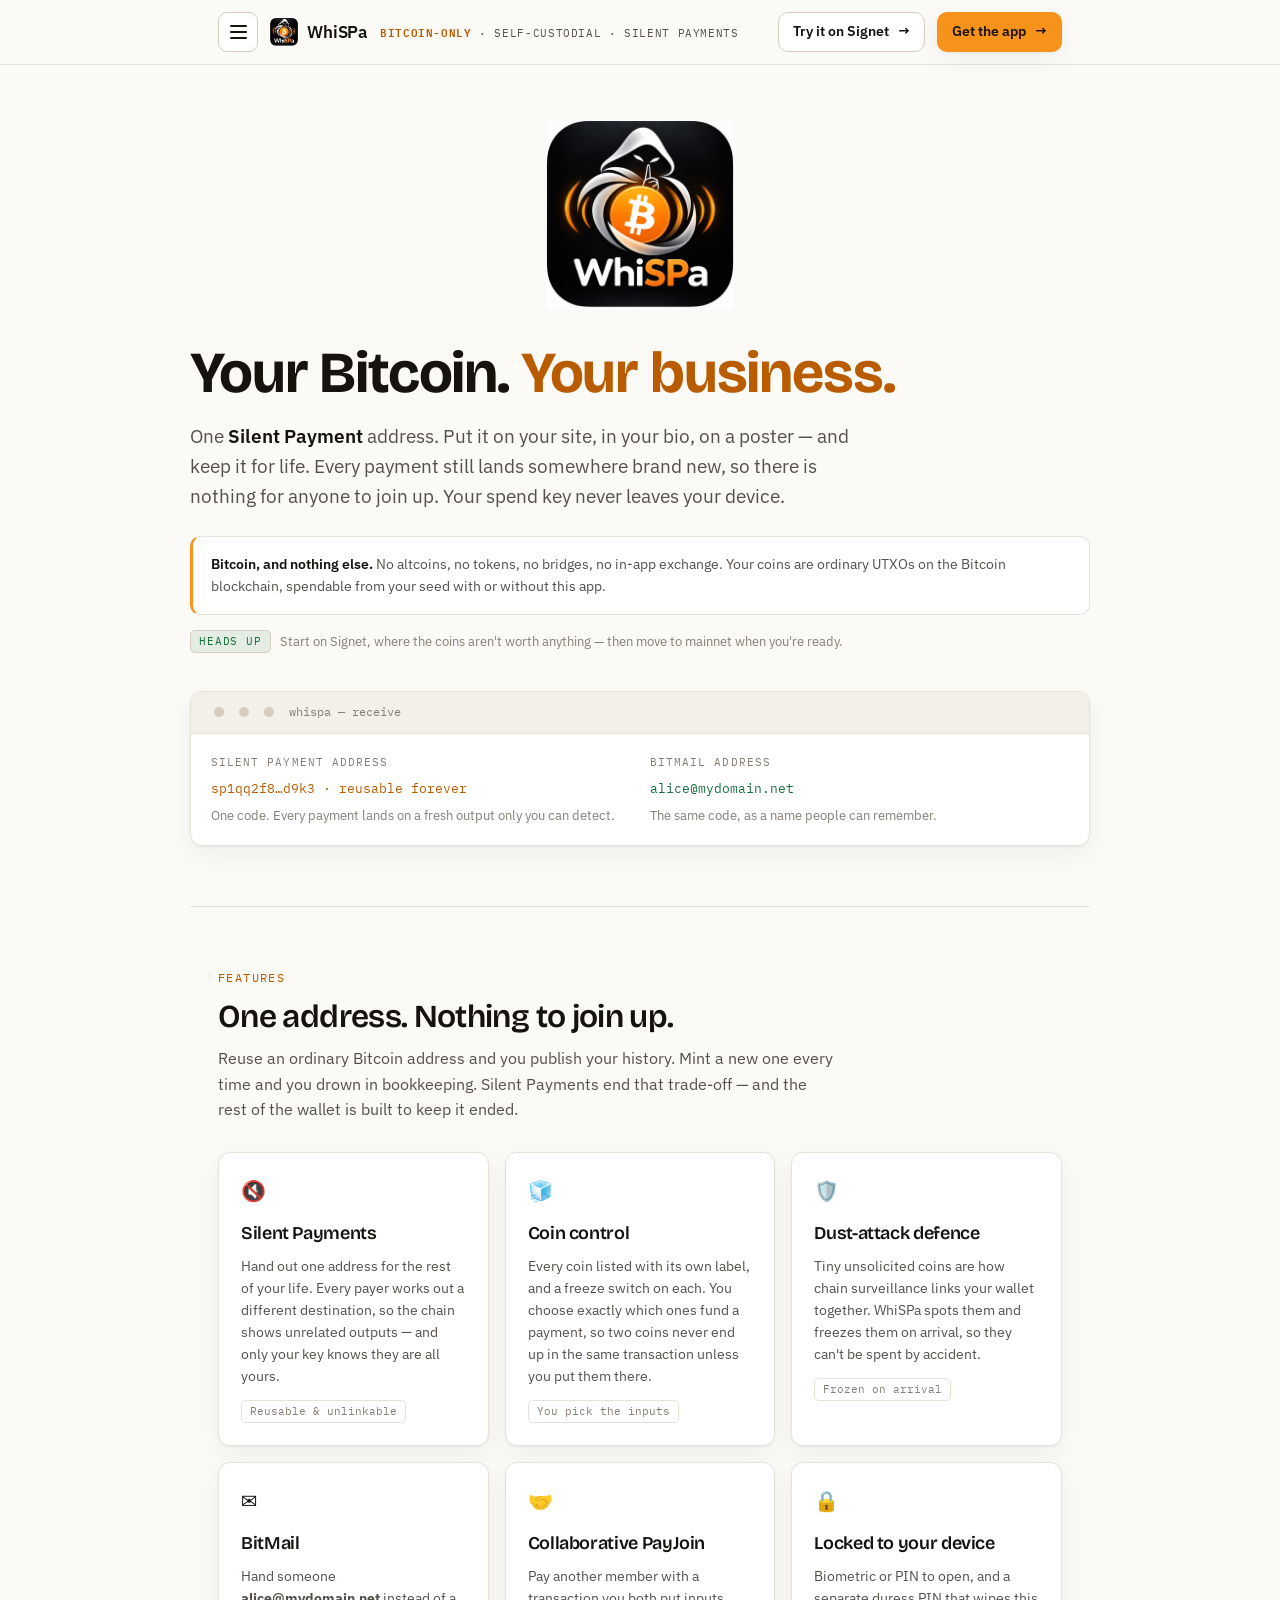
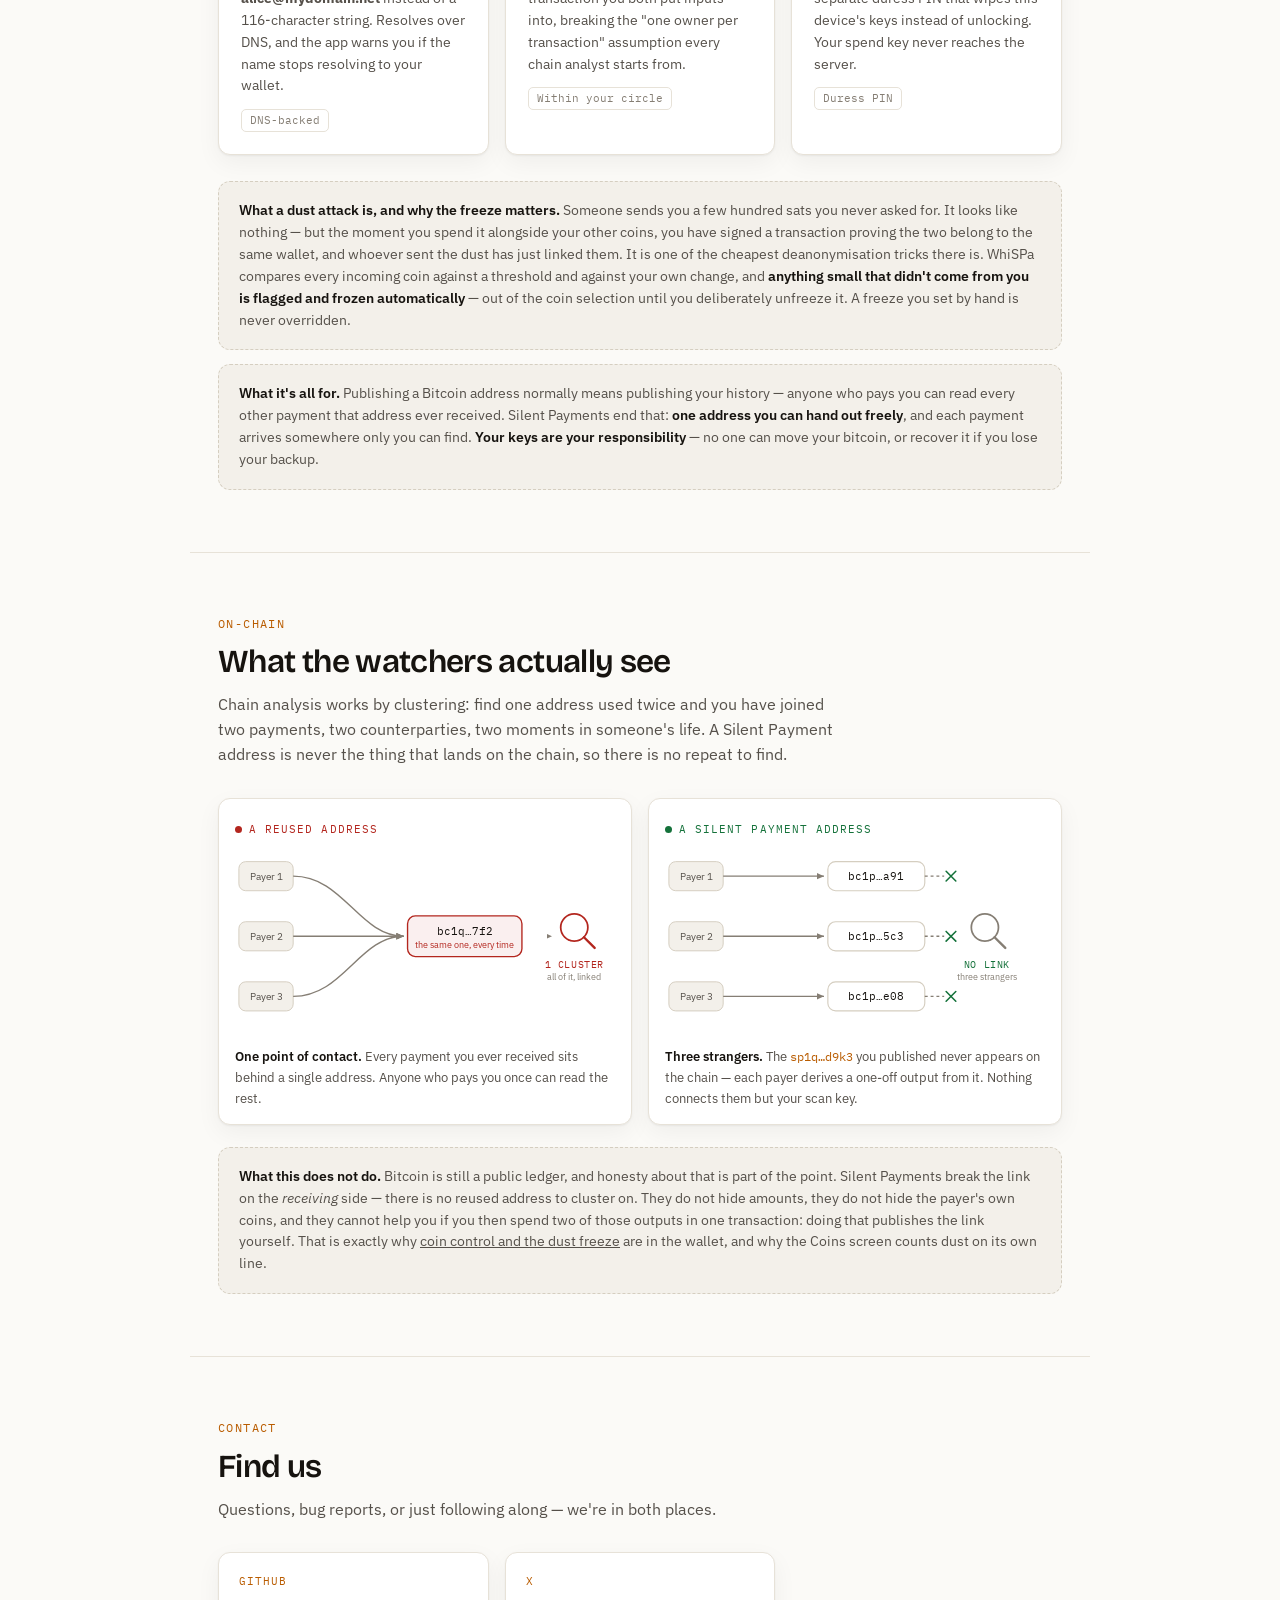
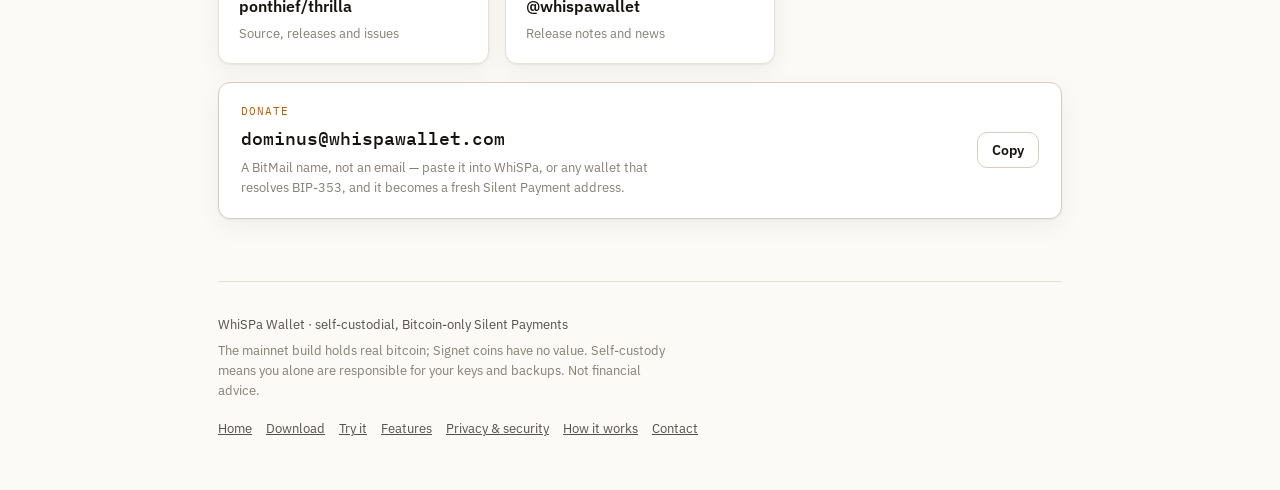
==== commit 918fd01f: "Drop the hero eyebrow, now that the bar says the same thing "Bitcoin only · Self-custodial · Silent " ====
--- a/index.html
+++ b/index.html
@@ -17,7 +17,7 @@
 <!-- ?v= is a cache buster: styles.css is served with max-age=14400 and cached at
      the CDN edge, so BUMP THIS NUMBER whenever styles.css changes or the new
      styles will not reach visitors for up to four hours. -->
-<link rel="stylesheet" href="styles.css?v=10">
+<link rel="stylesheet" href="styles.css?v=11">
 </head>
 <body>
 
@@ -55,7 +55,11 @@
 <header class="hero wrap">
   <img class="hero-mascot" src="whispa-hero.png"
        alt="WhiSPa Wallet — a hooded figure signalling for quiet, holding a Bitcoin coin">
-  <div class="eyebrow"><span class="dot"></span> <b>Bitcoin only</b> · Self-custodial · Silent Payments</div>
+  <!-- The eyebrow said "Bitcoin only · Self-custodial · Silent Payments". The
+       top bar now says exactly that, a couple of centimetres above, so it read
+       as a stutter rather than emphasis. The hero goes straight to the
+       headline; .eyebrow stays in styles.css, unused here but still available
+       to a page that needs a kicker. -->
   <h1>Your Bitcoin. <em>Your business.</em></h1>
   <p class="lead">One <strong>Silent Payment</strong> address. Put it on your site, in your bio, on a poster — and keep it for life. Every payment still lands somewhere brand new, so there is nothing for anyone to join up. Your spend key never leaves your device.</p>
 
--- a/styles.css
+++ b/styles.css
@@ -163,7 +163,11 @@
 header.hero { padding: 56px 0 60px; border-bottom: 1px solid var(--border); }
 /* Larger than the old mascot: this mark carries the WhiSPa wordmark, and below
    about 130px the lettering stops being readable. */
-.hero-mascot { display: block; width: clamp(132px, 15vw, 188px); height: auto; margin: 0 auto 20px; animation: bob 6s ease-in-out infinite; }
+/* 34px, not 20: the eyebrow used to sit between the mascot and the headline
+   and carried its own 20px below it. With the eyebrow gone the h1 came up to
+   20px under a bobbing image, which read as crowded — this restores the gap
+   the hero had before. */
+.hero-mascot { display: block; width: clamp(132px, 15vw, 188px); height: auto; margin: 0 auto 34px; animation: bob 6s ease-in-out infinite; }
 /* The previous version rocked between -2deg and 2deg, which suited a
    celebrating coin. A figure asking for quiet should not wobble: just a slow
    rise and fall, and none at all for anyone who has asked for less motion. */
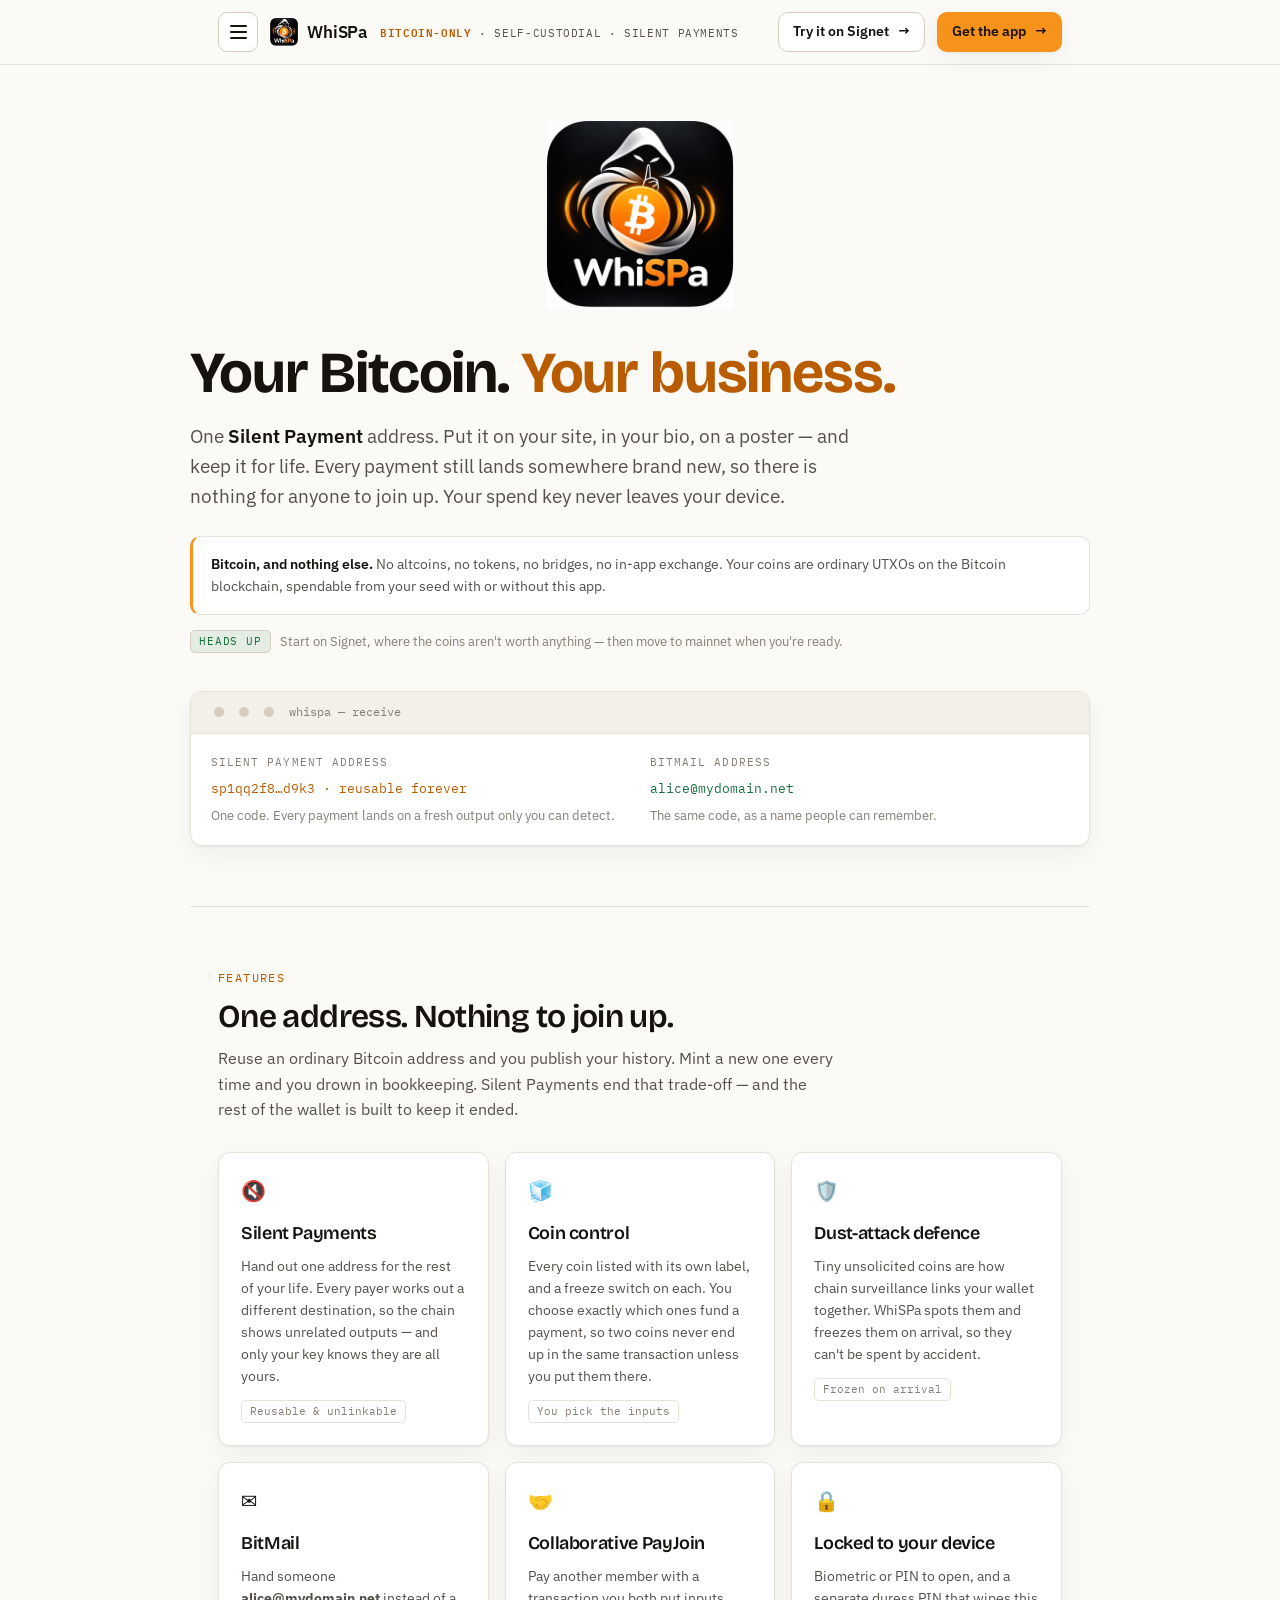
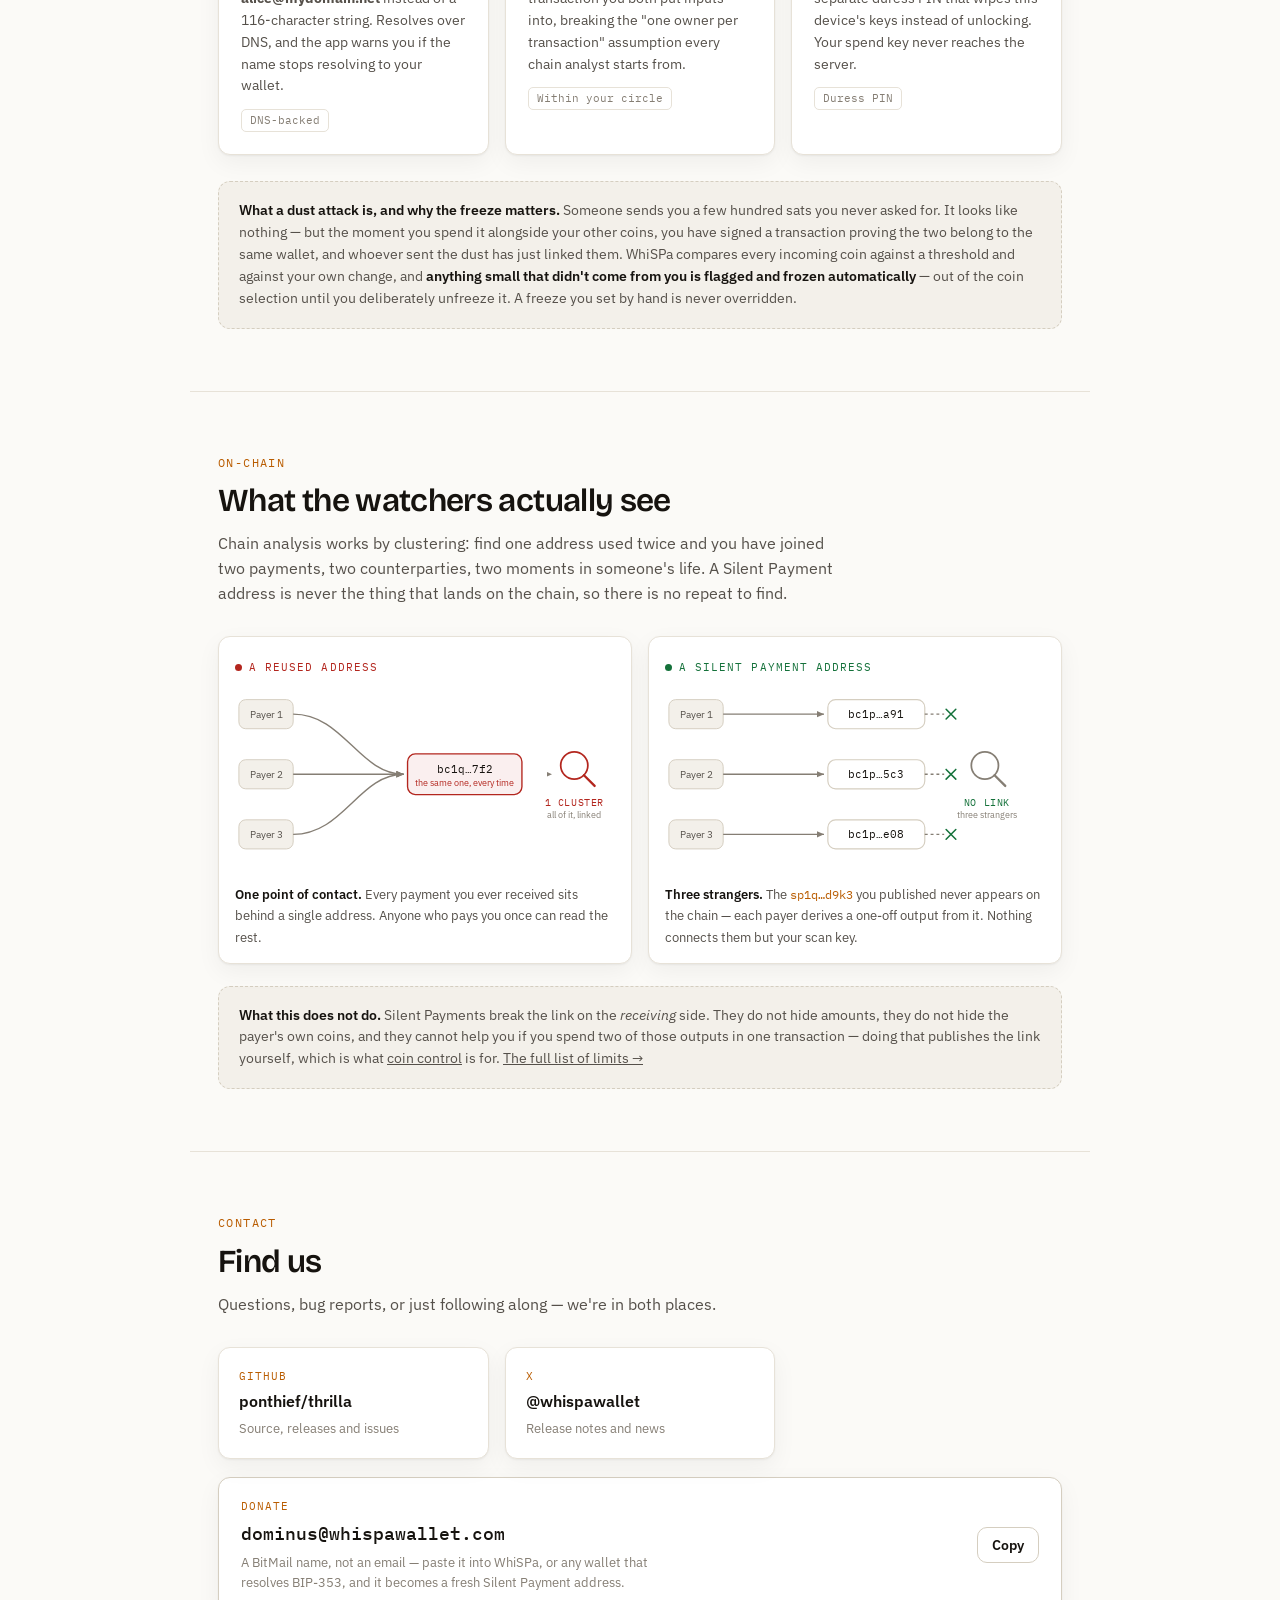
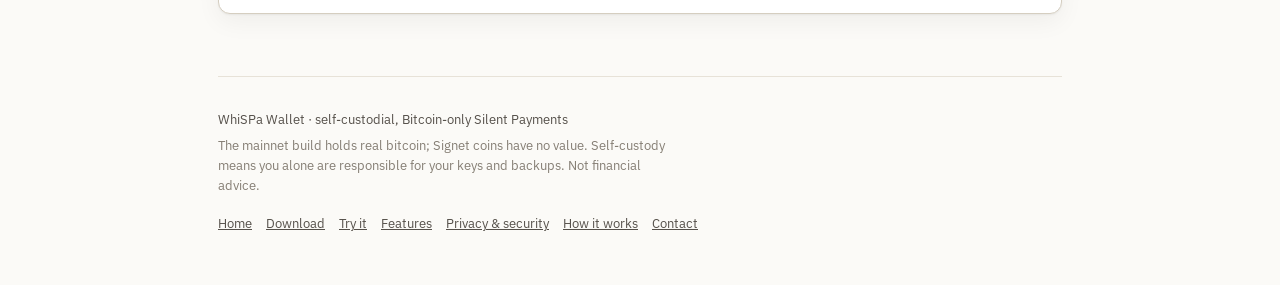
==== commit 2a49ed94: "Cut the rest of the explaining-ourselves prose Same audit as d9605ff, across all six pages.  index.h" ====
--- a/index.html
+++ b/index.html
@@ -132,12 +132,9 @@
   </div>
 
   <div class="panel-note" style="margin-top:26px">
-    <p><strong>What a dust attack is, and why the freeze matters.</strong> Someone sends you a few hundred sats you never asked for. It looks like nothing — but the moment you spend it alongside your other coins, you have signed a transaction proving the two belong to the same wallet, and whoever sent the dust has just linked them. It is one of the cheapest deanonymisation tricks there is. WhiSPa compares every incoming coin against a threshold and against your own change, and <strong>anything small that didn't come from you is flagged and frozen automatically</strong> — out of the coin selection until you deliberately unfreeze it. A freeze you set by hand is never overridden.</p>
-  </div>
-
-  <div class="panel-note" style="margin-top:14px">
-    <p><strong>What it's all for.</strong> Publishing a Bitcoin address normally means publishing your history — anyone who pays you can read every other payment that address ever received. Silent Payments end that: <strong>one address you can hand out freely</strong>, and each payment arrives somewhere only you can find. <strong>Your keys are your responsibility</strong> — no one can move your bitcoin, or recover it if you lose your backup.</p>
-  </div>
+    <p><strong>What a dust attack is, and why the freeze matters.</strong> Someone sends you a few hundred sats you never asked for. It looks like nothing — but the moment you spend it alongside your other coins, you have signed a transaction proving the two belong to the same wallet, and whoever sent the dust has just linked them. WhiSPa compares every incoming coin against a threshold and against your own change, and <strong>anything small that didn't come from you is flagged and frozen automatically</strong> — out of the coin selection until you deliberately unfreeze it. A freeze you set by hand is never overridden.</p>
+  </div>
+
 </section>
 
 <section class="wrap" id="onchain">
@@ -255,7 +252,7 @@
   </div>
 
   <div class="panel-note" style="margin-top:22px">
-    <p><strong>What this does not do.</strong> Bitcoin is still a public ledger, and honesty about that is part of the point. Silent Payments break the link on the <em>receiving</em> side — there is no reused address to cluster on. They do not hide amounts, they do not hide the payer's own coins, and they cannot help you if you then spend two of those outputs in one transaction: doing that publishes the link yourself. That is exactly why <a href="#features">coin control and the dust freeze</a> are in the wallet, and why the Coins screen counts dust on its own line.</p>
+    <p><strong>What this does not do.</strong> Silent Payments break the link on the <em>receiving</em> side. They do not hide amounts, they do not hide the payer's own coins, and they cannot help you if you spend two of those outputs in one transaction — doing that publishes the link yourself, which is what <a href="#features">coin control</a> is for. <a href="privacy.html">The full list of limits →</a></p>
   </div>
 </section>
 
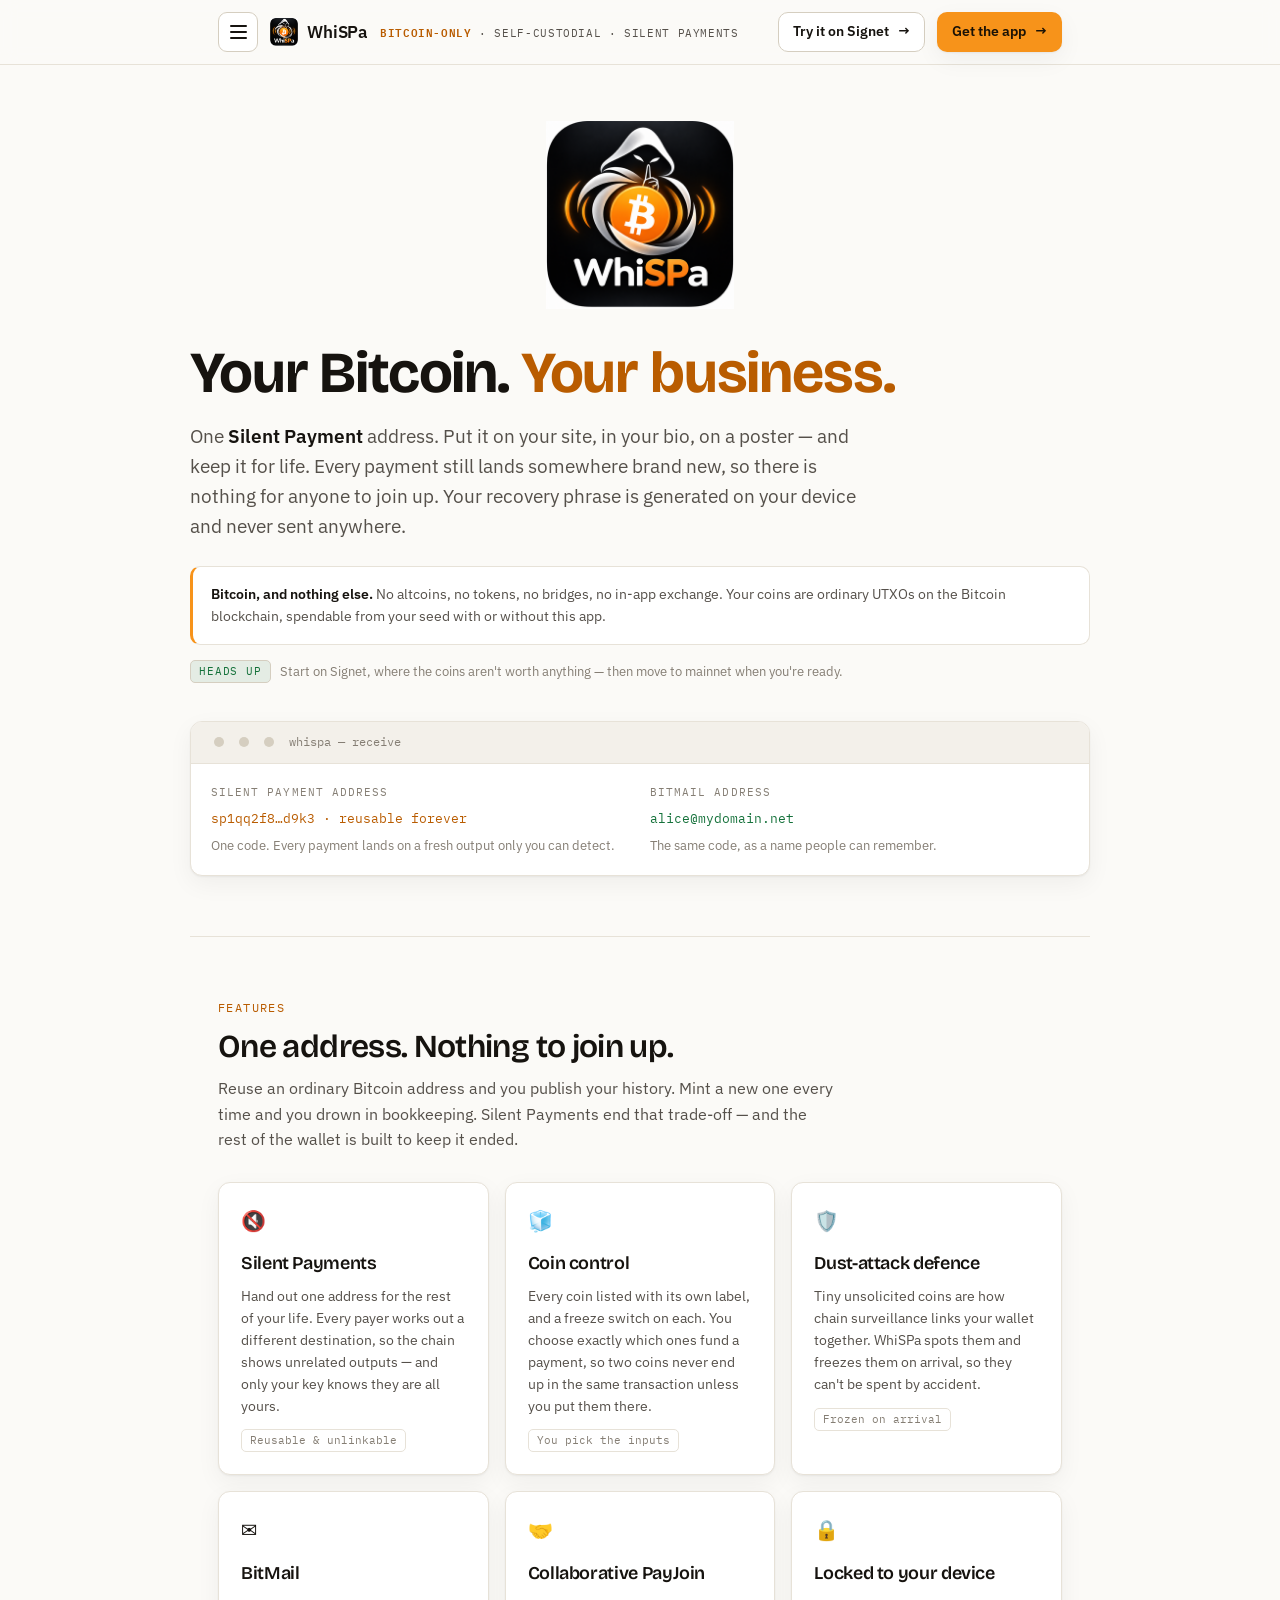
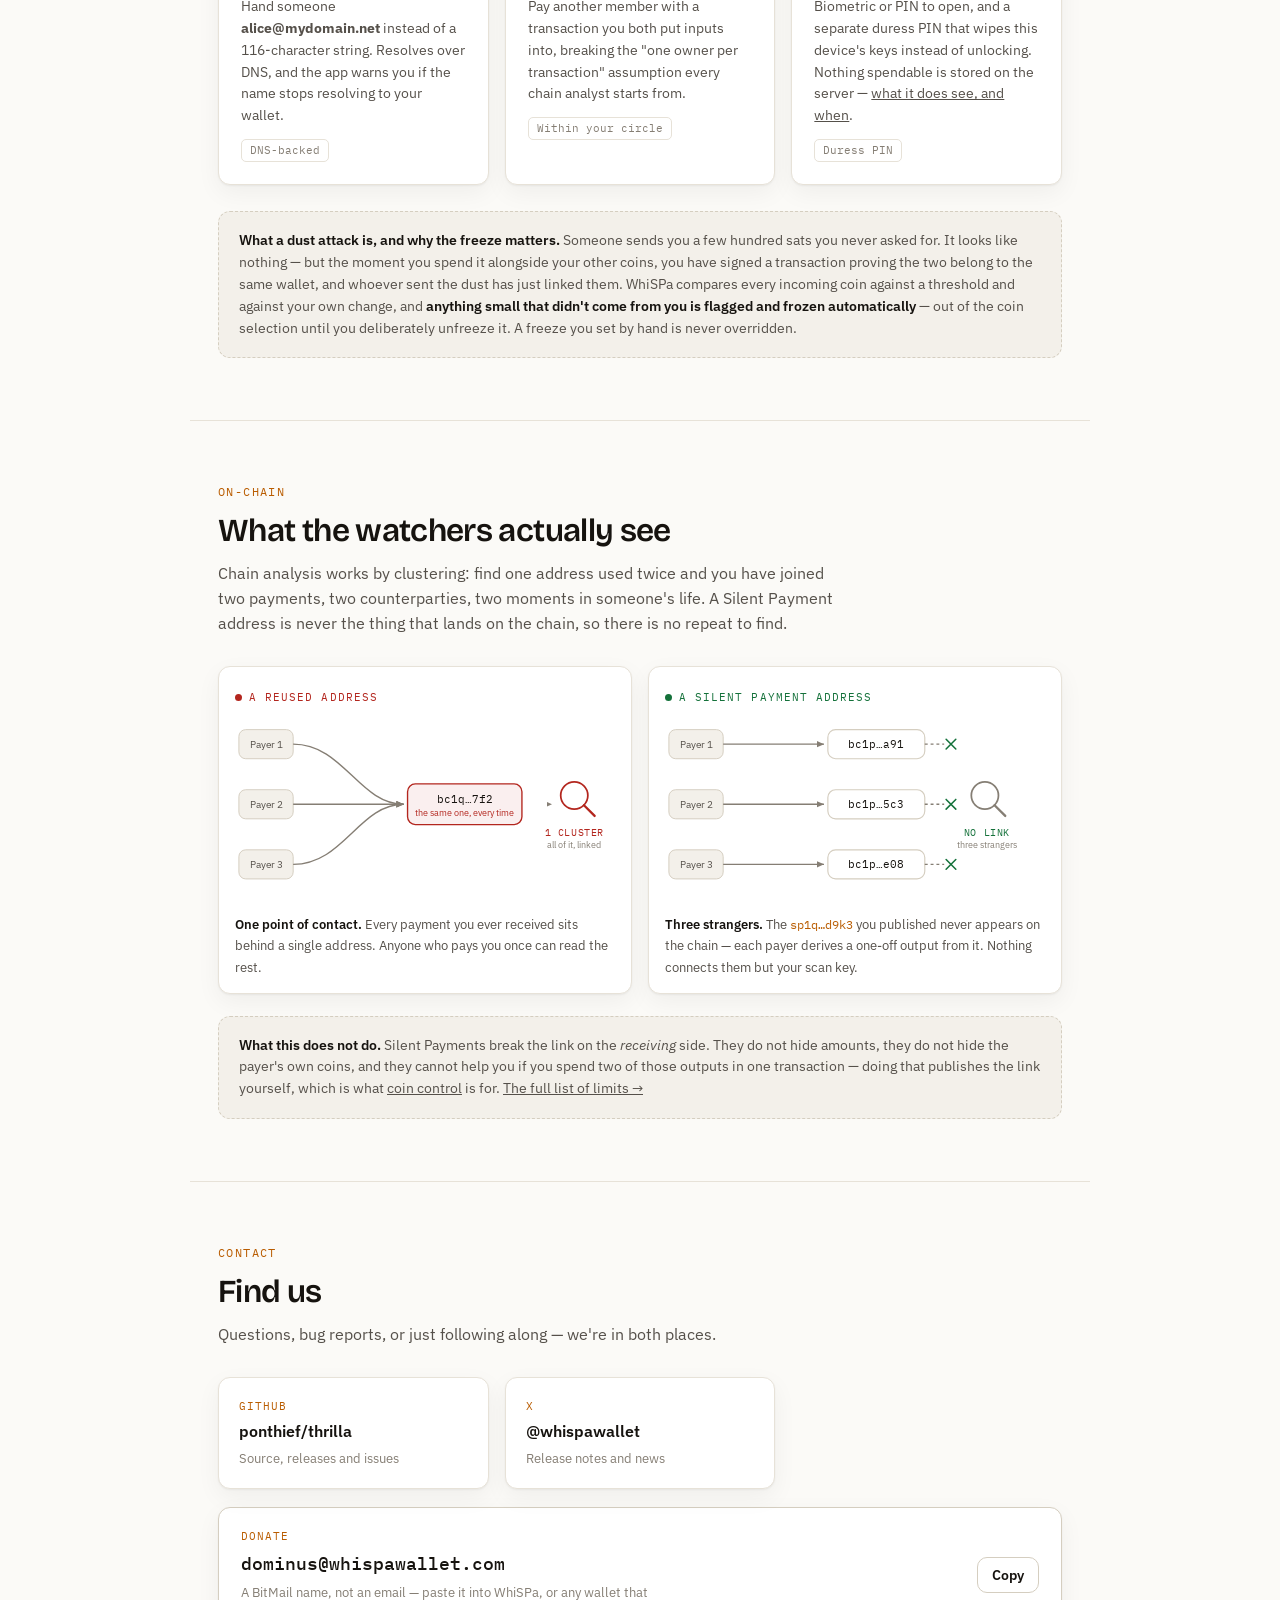
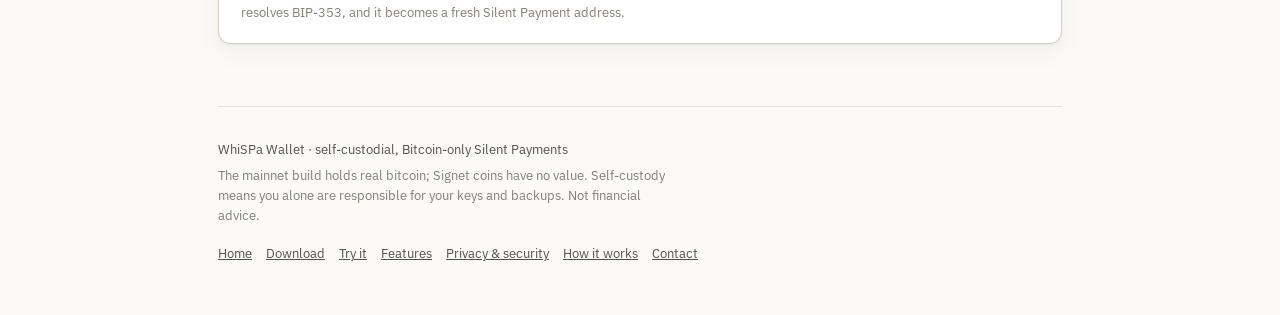
==== commit 5eb42f2b: "Say what actually happens to the spend key Six places on the site claimed the spend key never leaves" ====
--- a/index.html
+++ b/index.html
@@ -61,7 +61,7 @@
        headline; .eyebrow stays in styles.css, unused here but still available
        to a page that needs a kicker. -->
   <h1>Your Bitcoin. <em>Your business.</em></h1>
-  <p class="lead">One <strong>Silent Payment</strong> address. Put it on your site, in your bio, on a poster — and keep it for life. Every payment still lands somewhere brand new, so there is nothing for anyone to join up. Your spend key never leaves your device.</p>
+  <p class="lead">One <strong>Silent Payment</strong> address. Put it on your site, in your bio, on a poster — and keep it for life. Every payment still lands somewhere brand new, so there is nothing for anyone to join up. Your recovery phrase is generated on your device and never sent anywhere.</p>
 
   <div class="btc-note">
     <strong>Bitcoin, and nothing else.</strong> No altcoins, no tokens, no bridges, no in-app exchange. Your coins are ordinary UTXOs on the Bitcoin blockchain, spendable from your seed with or without this app.
@@ -126,7 +126,7 @@
     <div class="card">
       <span class="icon">🔒</span>
       <h3>Locked to your device</h3>
-      <p>Biometric or PIN to open, and a separate duress PIN that wipes this device's keys instead of unlocking. Your spend key never reaches the server.</p>
+      <p>Biometric or PIN to open, and a separate duress PIN that wipes this device's keys instead of unlocking. Nothing spendable is stored on the server — <a href="privacy.html#security">what it does see, and when</a>.</p>
       <span class="tag">Duress PIN</span>
     </div>
   </div>
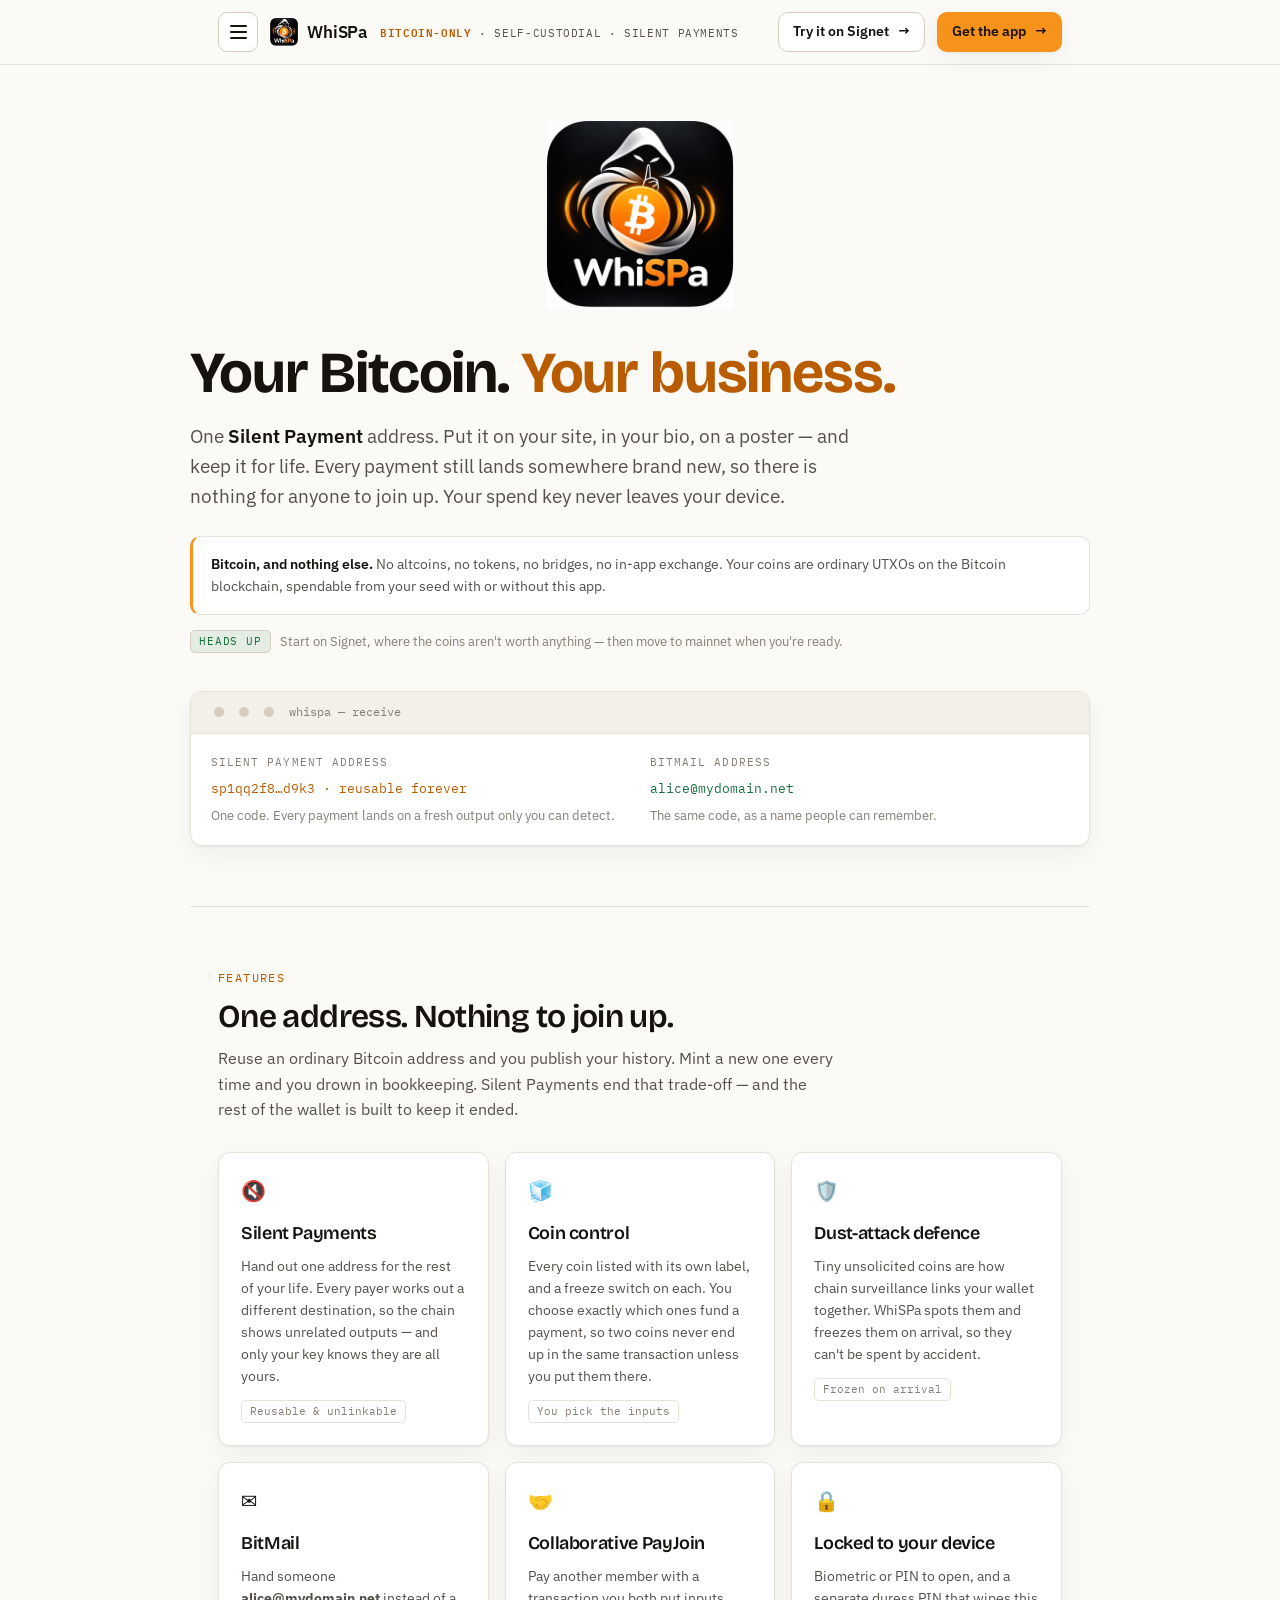
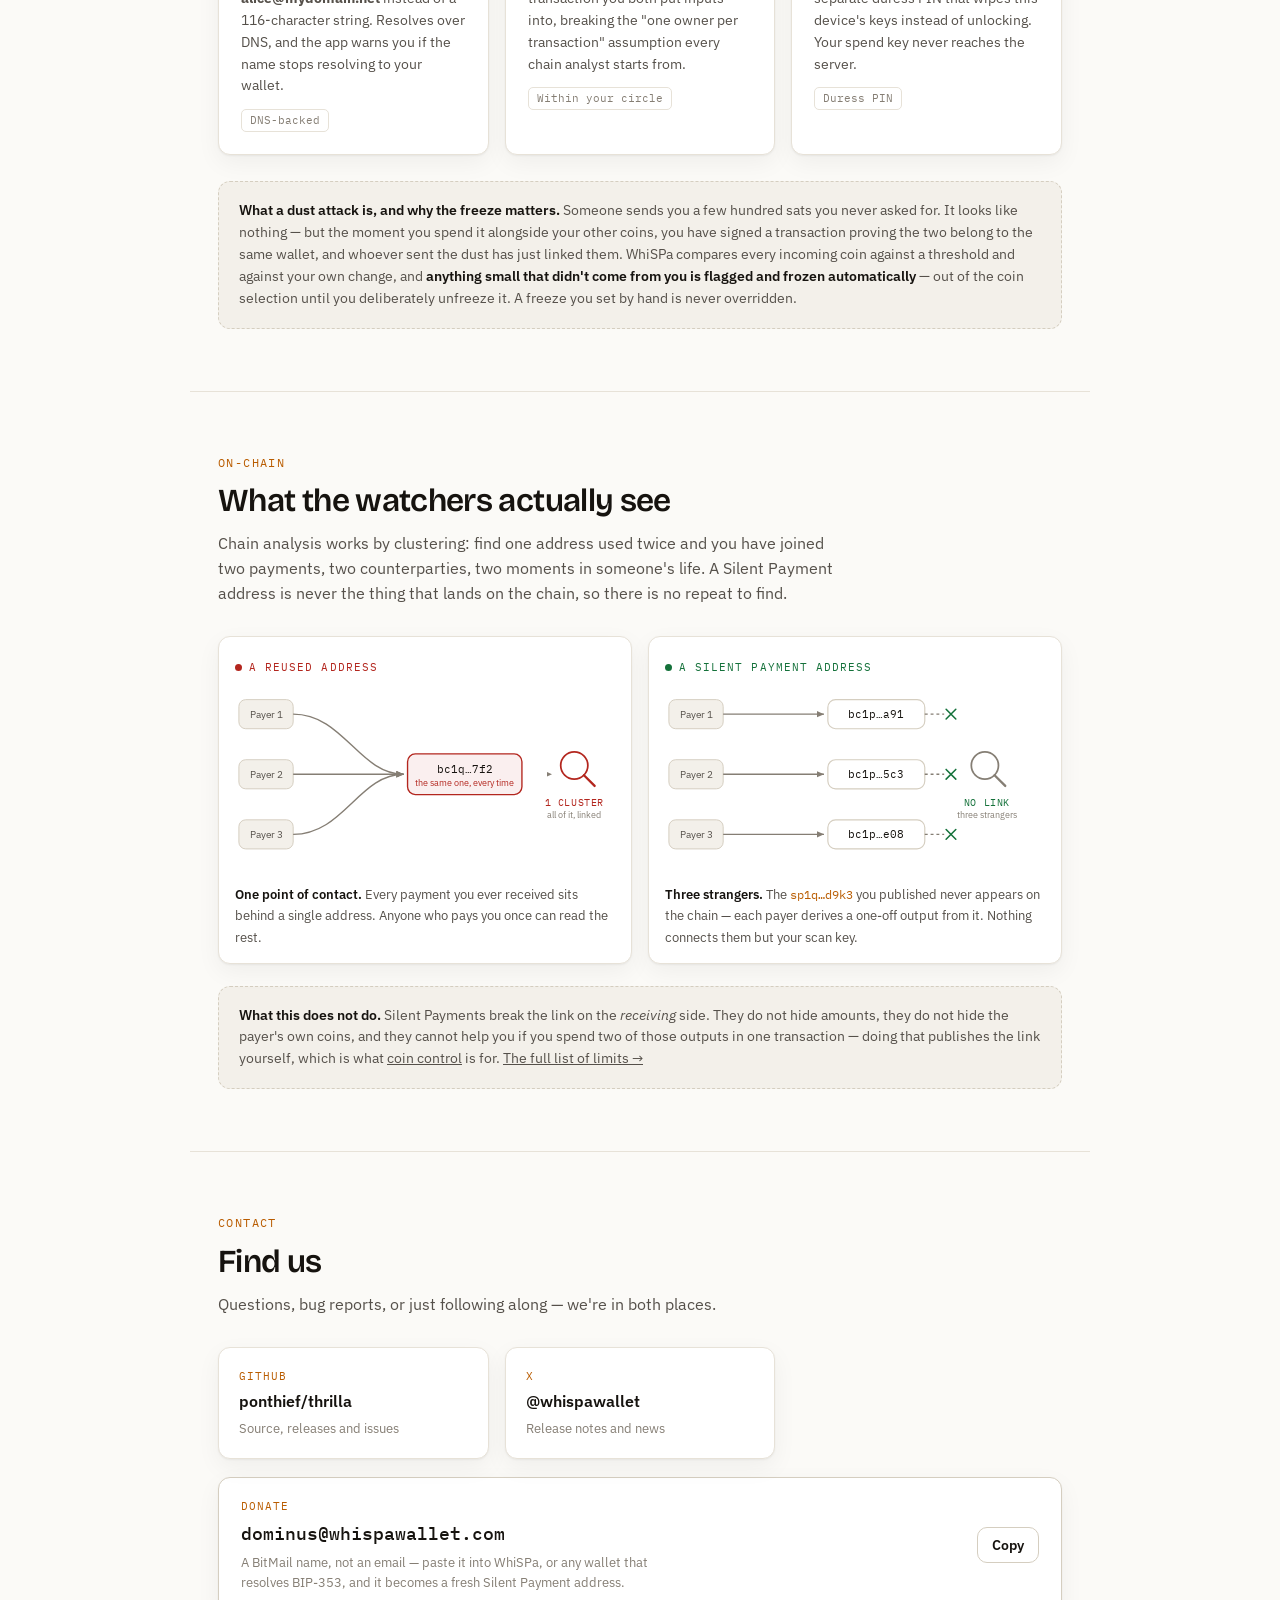
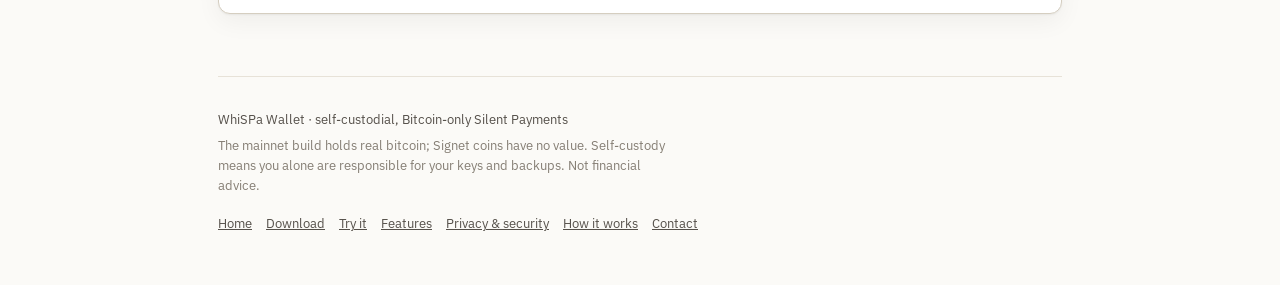
==== commit 638ab0b5: "Revert "Say what actually happens to the spend key" This reverts commit 5eb42f2b6668fc7409bc03ea69a1" ====
--- a/index.html
+++ b/index.html
@@ -61,7 +61,7 @@
        headline; .eyebrow stays in styles.css, unused here but still available
        to a page that needs a kicker. -->
   <h1>Your Bitcoin. <em>Your business.</em></h1>
-  <p class="lead">One <strong>Silent Payment</strong> address. Put it on your site, in your bio, on a poster — and keep it for life. Every payment still lands somewhere brand new, so there is nothing for anyone to join up. Your recovery phrase is generated on your device and never sent anywhere.</p>
+  <p class="lead">One <strong>Silent Payment</strong> address. Put it on your site, in your bio, on a poster — and keep it for life. Every payment still lands somewhere brand new, so there is nothing for anyone to join up. Your spend key never leaves your device.</p>
 
   <div class="btc-note">
     <strong>Bitcoin, and nothing else.</strong> No altcoins, no tokens, no bridges, no in-app exchange. Your coins are ordinary UTXOs on the Bitcoin blockchain, spendable from your seed with or without this app.
@@ -126,7 +126,7 @@
     <div class="card">
       <span class="icon">🔒</span>
       <h3>Locked to your device</h3>
-      <p>Biometric or PIN to open, and a separate duress PIN that wipes this device's keys instead of unlocking. Nothing spendable is stored on the server — <a href="privacy.html#security">what it does see, and when</a>.</p>
+      <p>Biometric or PIN to open, and a separate duress PIN that wipes this device's keys instead of unlocking. Your spend key never reaches the server.</p>
       <span class="tag">Duress PIN</span>
     </div>
   </div>
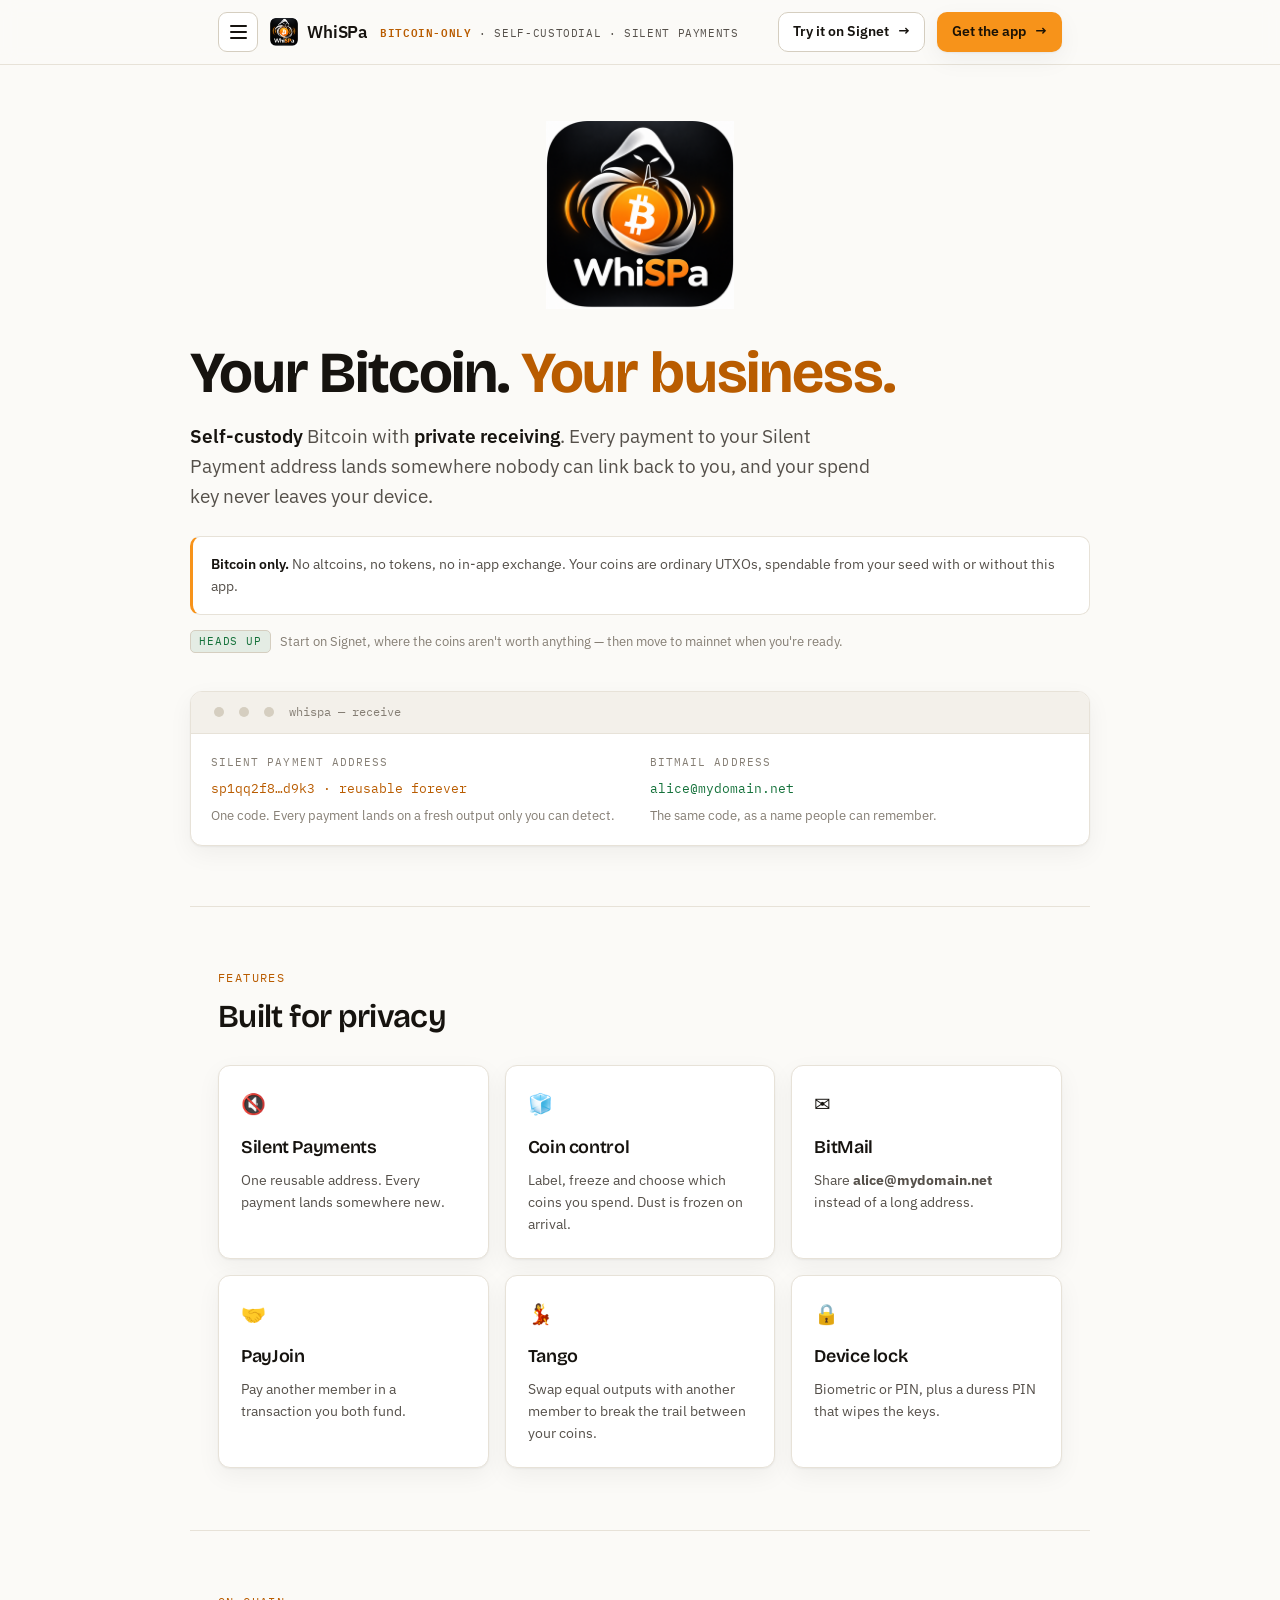
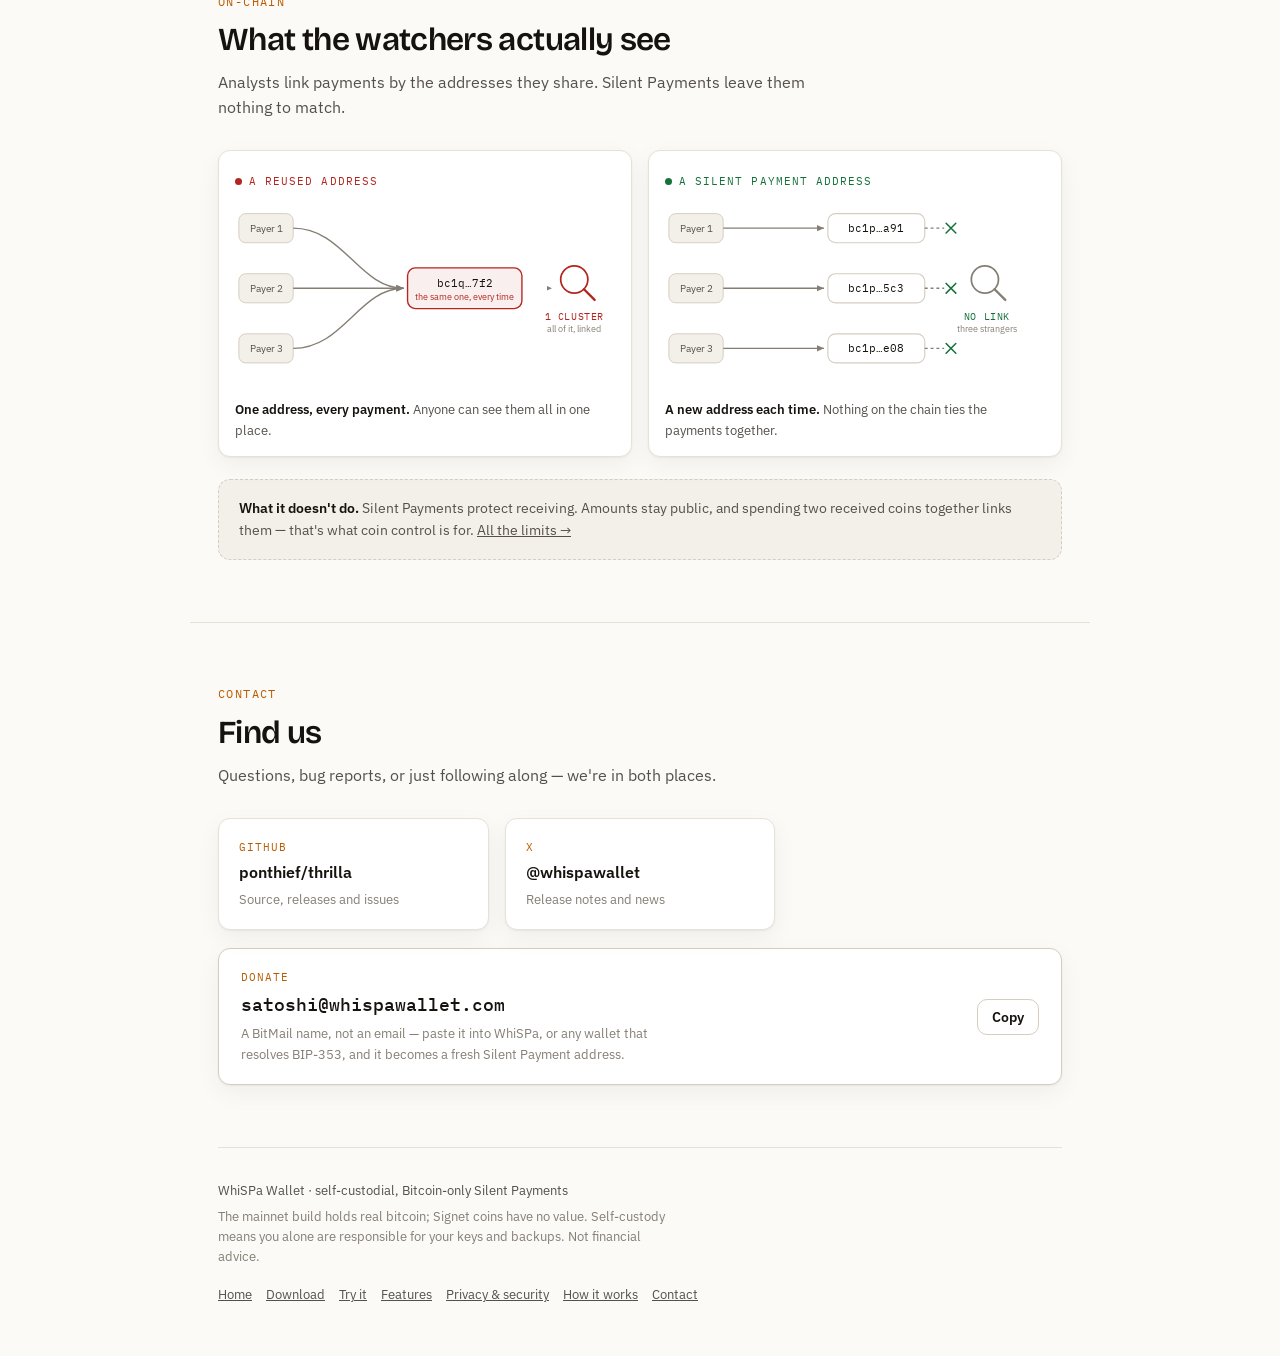
==== commit 7b257a94: "site: revamp the home page copy, add Tango, drop the download lead Home: the hero says self-custody " ====
--- a/index.html
+++ b/index.html
@@ -61,10 +61,10 @@
        headline; .eyebrow stays in styles.css, unused here but still available
        to a page that needs a kicker. -->
   <h1>Your Bitcoin. <em>Your business.</em></h1>
-  <p class="lead">One <strong>Silent Payment</strong> address. Put it on your site, in your bio, on a poster — and keep it for life. Every payment still lands somewhere brand new, so there is nothing for anyone to join up. Your spend key never leaves your device.</p>
+  <p class="lead"><strong>Self-custody</strong> Bitcoin with <strong>private receiving</strong>. Every payment to your Silent Payment address lands somewhere nobody can link back to you, and your spend key never leaves your device.</p>
 
   <div class="btc-note">
-    <strong>Bitcoin, and nothing else.</strong> No altcoins, no tokens, no bridges, no in-app exchange. Your coins are ordinary UTXOs on the Bitcoin blockchain, spendable from your seed with or without this app.
+    <strong>Bitcoin only.</strong> No altcoins, no tokens, no in-app exchange. Your coins are ordinary UTXOs, spendable from your seed with or without this app.
   </div>
 
   <div class="note"><span class="badge">Heads up</span> Start on Signet, where the coins aren't worth anything — then move to mainnet when you're ready.</div>
@@ -89,59 +89,47 @@
 <section class="wrap" id="features">
   <div class="sec-head">
     <div class="sec-tag">Features</div>
-    <div class="sec-title">One address. Nothing to join up.</div>
-    <p class="sec-sub">Reuse an ordinary Bitcoin address and you publish your history. Mint a new one every time and you drown in bookkeeping. Silent Payments end that trade-off — and the rest of the wallet is built to keep it ended.</p>
+    <div class="sec-title">Built for privacy</div>
   </div>
   <div class="grid">
     <div class="card">
       <span class="icon">🔇</span>
       <h3>Silent Payments</h3>
-      <p>Hand out one address for the rest of your life. Every payer works out a different destination, so the chain shows unrelated outputs — and only your key knows they are all yours.</p>
-      <span class="tag">Reusable &amp; unlinkable</span>
+      <p>One reusable address. Every payment lands somewhere new.</p>
     </div>
     <div class="card">
       <span class="icon">🧊</span>
       <h3>Coin control</h3>
-      <p>Every coin listed with its own label, and a freeze switch on each. You choose exactly which ones fund a payment, so two coins never end up in the same transaction unless you put them there.</p>
-      <span class="tag">You pick the inputs</span>
-    </div>
-    <div class="card">
-      <span class="icon">🛡️</span>
-      <h3>Dust-attack defence</h3>
-      <p>Tiny unsolicited coins are how chain surveillance links your wallet together. WhiSPa spots them and freezes them on arrival, so they can't be spent by accident.</p>
-      <span class="tag">Frozen on arrival</span>
+      <p>Label, freeze and choose which coins you spend. Dust is frozen on arrival.</p>
     </div>
     <div class="card">
       <span class="icon">✉️</span>
       <h3>BitMail</h3>
-      <p>Hand someone <strong>alice@mydomain.net</strong> instead of a 116-character string. Resolves over DNS, and the app warns you if the name stops resolving to your wallet.</p>
-      <span class="tag">DNS-backed</span>
+      <p>Share <strong>alice@mydomain.net</strong> instead of a long address.</p>
     </div>
     <div class="card">
       <span class="icon">🤝</span>
-      <h3>Collaborative PayJoin</h3>
-      <p>Pay another member with a transaction you both put inputs into, breaking the "one owner per transaction" assumption every chain analyst starts from.</p>
-      <span class="tag">Within your circle</span>
+      <h3>PayJoin</h3>
+      <p>Pay another member in a transaction you both fund.</p>
+    </div>
+    <div class="card">
+      <span class="icon">💃</span>
+      <h3>Tango</h3>
+      <p>Swap equal outputs with another member to break the trail between your coins.</p>
     </div>
     <div class="card">
       <span class="icon">🔒</span>
-      <h3>Locked to your device</h3>
-      <p>Biometric or PIN to open, and a separate duress PIN that wipes this device's keys instead of unlocking. Your spend key never reaches the server.</p>
-      <span class="tag">Duress PIN</span>
-    </div>
-  </div>
-
-  <div class="panel-note" style="margin-top:26px">
-    <p><strong>What a dust attack is, and why the freeze matters.</strong> Someone sends you a few hundred sats you never asked for. It looks like nothing — but the moment you spend it alongside your other coins, you have signed a transaction proving the two belong to the same wallet, and whoever sent the dust has just linked them. WhiSPa compares every incoming coin against a threshold and against your own change, and <strong>anything small that didn't come from you is flagged and frozen automatically</strong> — out of the coin selection until you deliberately unfreeze it. A freeze you set by hand is never overridden.</p>
-  </div>
-
+      <h3>Device lock</h3>
+      <p>Biometric or PIN, plus a duress PIN that wipes the keys.</p>
+    </div>
+  </div>
 </section>
 
 <section class="wrap" id="onchain">
   <div class="sec-head">
     <div class="sec-tag">On-chain</div>
     <div class="sec-title">What the watchers actually see</div>
-    <p class="sec-sub">Chain analysis works by clustering: find one address used twice and you have joined two payments, two counterparties, two moments in someone's life. A Silent Payment address is never the thing that lands on the chain, so there is no repeat to find.</p>
+    <p class="sec-sub">Analysts link payments by the addresses they share. Silent Payments leave them nothing to match.</p>
   </div>
 
   <!-- Hand-drawn inline SVG rather than an image file: it scales to any width,
@@ -188,7 +176,7 @@
         <text class="cf-verdict cf-verdict-bad" x="350" y="122" text-anchor="middle">1 cluster</text>
         <text class="cf-sub" x="350" y="134" text-anchor="middle">all of it, linked</text>
       </svg>
-      <figcaption><strong>One point of contact.</strong> Every payment you ever received sits behind a single address. Anyone who pays you once can read the rest.</figcaption>
+      <figcaption><strong>One address, every payment.</strong> Anyone can see them all in one place.</figcaption>
     </figure>
 
     <figure class="chainfig">
@@ -247,12 +235,12 @@
         <text class="cf-verdict cf-verdict-good" x="332" y="122" text-anchor="middle">no link</text>
         <text class="cf-sub" x="332" y="134" text-anchor="middle">three strangers</text>
       </svg>
-      <figcaption><strong>Three strangers.</strong> The <span class="cf-sp">sp1q…d9k3</span> you published never appears on the chain — each payer derives a one-off output from it. Nothing connects them but your scan key.</figcaption>
+      <figcaption><strong>A new address each time.</strong> Nothing on the chain ties the payments together.</figcaption>
     </figure>
   </div>
 
   <div class="panel-note" style="margin-top:22px">
-    <p><strong>What this does not do.</strong> Silent Payments break the link on the <em>receiving</em> side. They do not hide amounts, they do not hide the payer's own coins, and they cannot help you if you spend two of those outputs in one transaction — doing that publishes the link yourself, which is what <a href="#features">coin control</a> is for. <a href="privacy.html">The full list of limits →</a></p>
+    <p><strong>What it doesn't do.</strong> Silent Payments protect receiving. Amounts stay public, and spending two received coins together links them — that's what coin control is for. <a href="privacy.html">All the limits →</a></p>
   </div>
 </section>
 
@@ -278,7 +266,7 @@
   <div class="donate">
     <div class="dn-text">
       <span class="ct-k">Donate</span>
-      <div class="dn-addr" id="donate-addr">dominus@whispawallet.com</div>
+      <div class="dn-addr" id="donate-addr">satoshi@whispawallet.com</div>
       <span class="ct-m">A BitMail name, not an email — paste it into WhiSPa, or any wallet that resolves BIP&#8209;353, and it becomes a fresh Silent Payment address.</span>
     </div>
   </div>
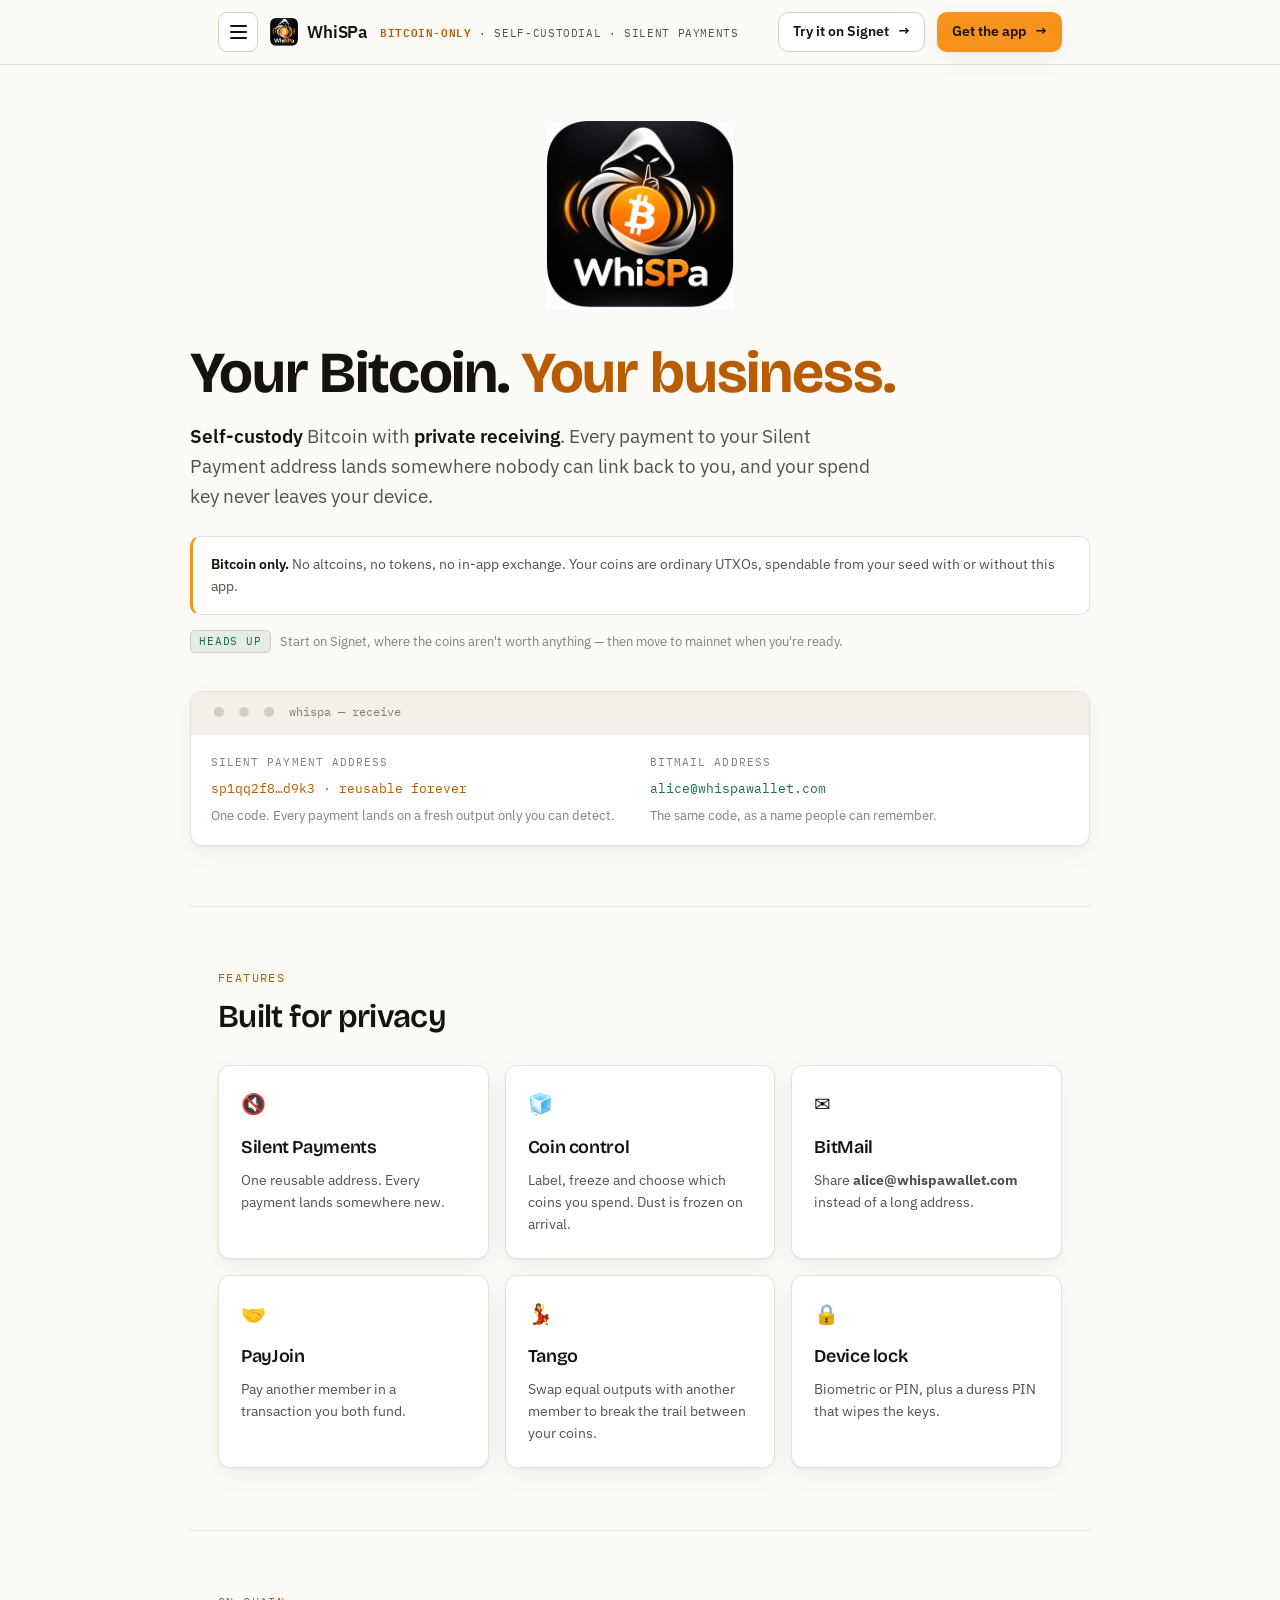
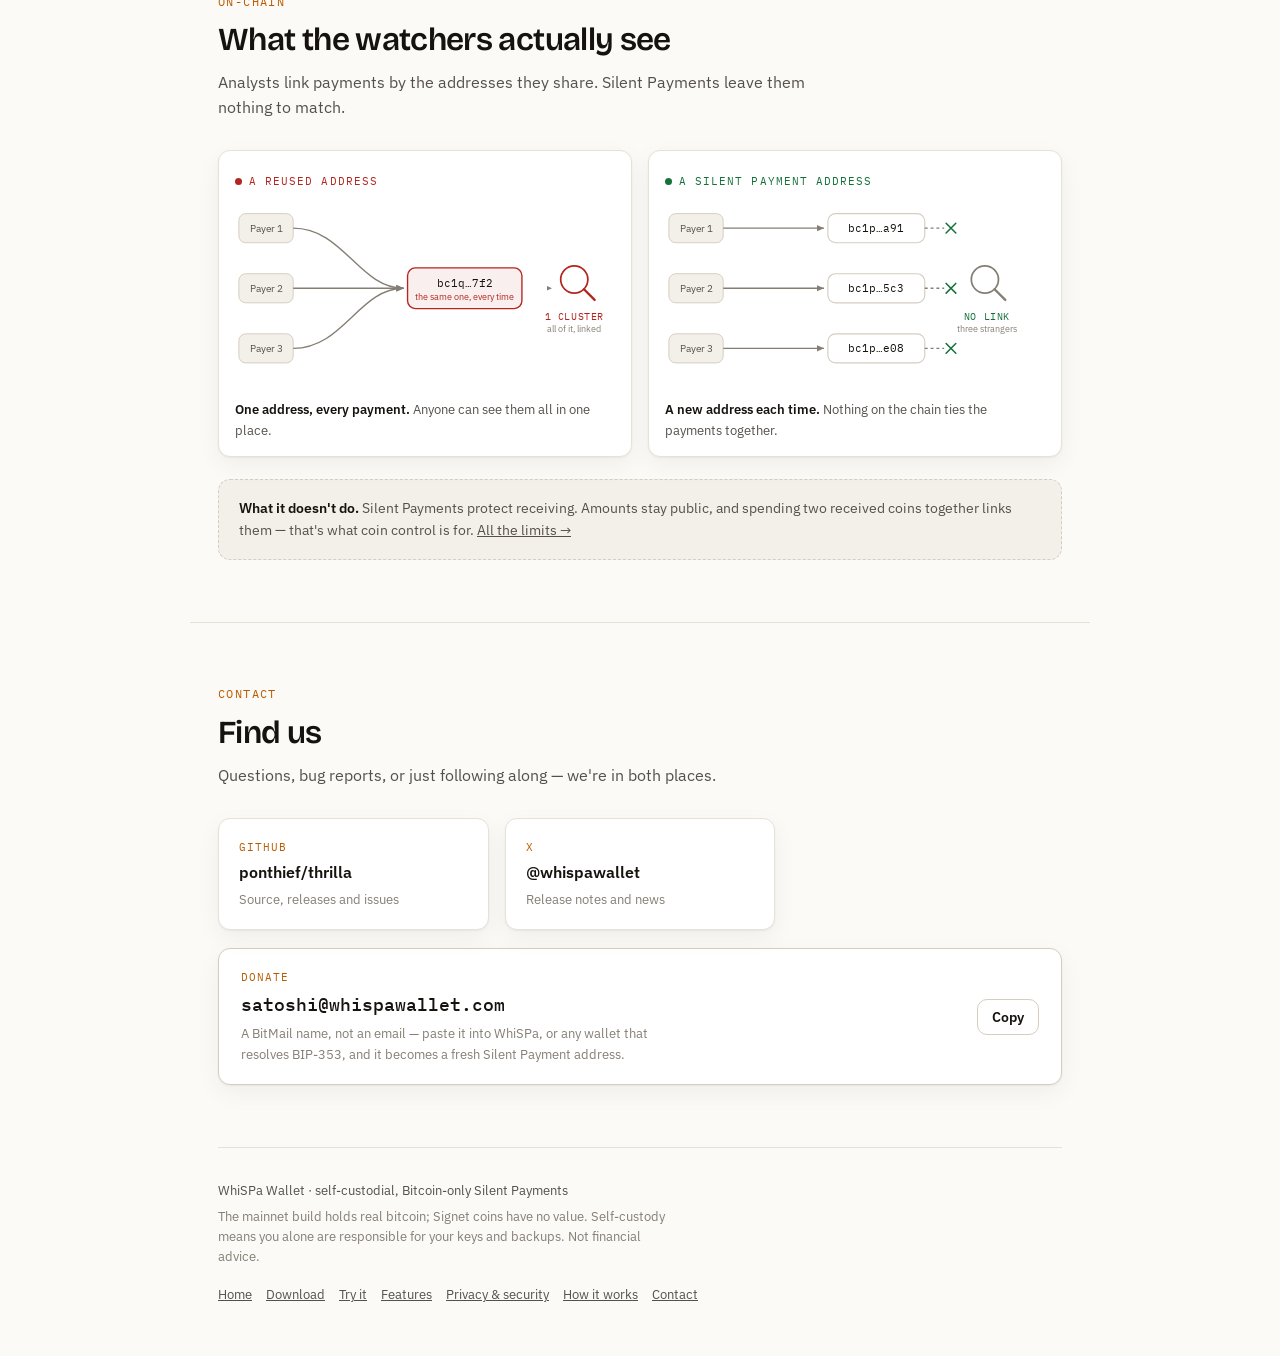
==== commit cec82513: "site: real BitMail example, features page lists the features, privacy rewording alice@mydomain.net b" ====
--- a/index.html
+++ b/index.html
@@ -79,7 +79,7 @@
       </div>
       <div class="demo-cell">
         <div class="k">BitMail address</div>
-        <div class="v mail">alice@mydomain.net</div>
+        <div class="v mail">alice@whispawallet.com</div>
         <div class="meta">The same code, as a name people can remember.</div>
       </div>
     </div>
@@ -105,7 +105,7 @@
     <div class="card">
       <span class="icon">✉️</span>
       <h3>BitMail</h3>
-      <p>Share <strong>alice@mydomain.net</strong> instead of a long address.</p>
+      <p>Share <strong>alice@whispawallet.com</strong> instead of a long address.</p>
     </div>
     <div class="card">
       <span class="icon">🤝</span>
